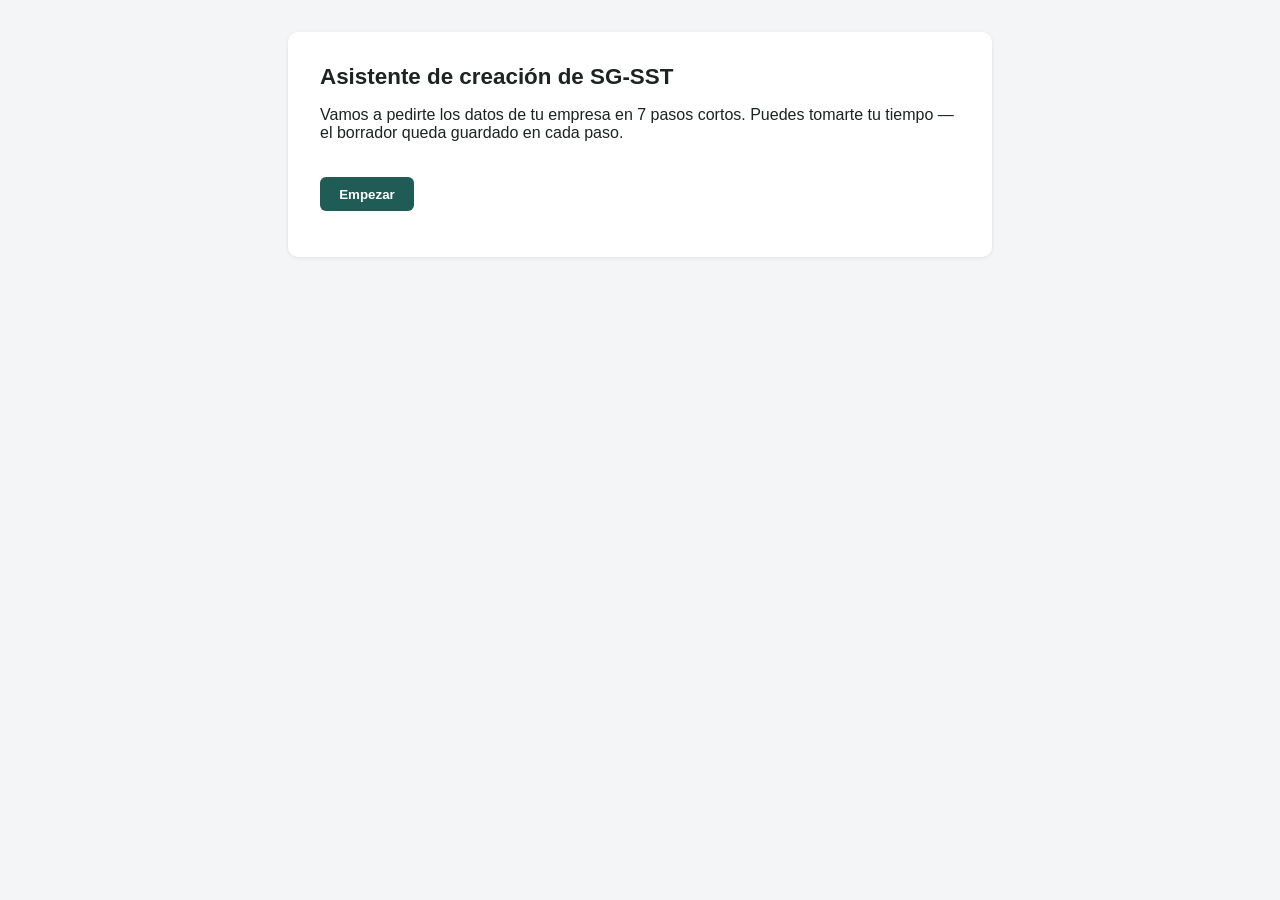
==== static/wizard/index.html @ b34972ae "feat: agregar asistente de onboarding por modulos (Fase 5) Segundo portal sobre la misma API REST de" ====
<!doctype html>
<html lang="es">
<head>
  <meta charset="utf-8">
  <meta name="viewport" content="width=device-width, initial-scale=1">
  <title>Asistente SG-SST — Nuevo cliente</title>
  <link rel="stylesheet" href="wizard.css">
</head>
<body>
  <div class="card">
    <h1>Asistente de creación de SG-SST</h1>
    <p>Vamos a pedirte los datos de tu empresa en 7 pasos cortos. Puedes tomarte tu tiempo — el borrador queda guardado en cada paso.</p>
    <button onclick="empezar()">Empezar</button>
    <p id="error" class="error"></p>
  </div>
  <script src="common.js"></script>
  <script>
    async function empezar() {
      try {
        const borrador = await api("/borradores", { method: "POST" });
        irAModulo(1, borrador.borrador_id);
      } catch (e) {
        document.getElementById("error").textContent = e.message;
      }
    }
  </script>
</body>
</html>
---- static/wizard/wizard.css ----
body {
  font-family: -apple-system, "Segoe UI", Arial, sans-serif;
  background: #f4f5f7;
  margin: 0;
  padding: 2rem 1rem;
  color: #1c2321;
}
.card {
  max-width: 640px;
  margin: 0 auto;
  background: #fff;
  border-radius: 10px;
  padding: 2rem;
  box-shadow: 0 1px 4px rgba(0, 0, 0, 0.08);
}
h1 { font-size: 1.4rem; margin-top: 0; }
h2 { font-size: 1.05rem; margin-top: 1.5rem; }
.upload-grid, form { display: flex; flex-direction: column; gap: 0.9rem; }
label { display: flex; flex-direction: column; gap: 0.3rem; font-size: 0.9rem; font-weight: 600; }
input[type="text"], input:not([type]), input[type="file"], select, textarea {
  font: inherit;
  padding: 0.5rem 0.6rem;
  border: 1px solid #ccc;
  border-radius: 6px;
}
textarea { min-height: 100px; }
button {
  margin-top: 1.2rem;
  padding: 0.6rem 1.2rem;
  border: none;
  border-radius: 6px;
  background: #1f5c56;
  color: #fff;
  font-weight: 600;
  cursor: pointer;
  align-self: flex-start;
}
button:hover { background: #17453f; }
button.secundario { background: #626b62; }
.hidden { display: none; }
.conflicto {
  background: #f6e6e2;
  border-left: 4px solid #a6362b;
  padding: 0.7rem 1rem;
  margin: 0.6rem 0;
  border-radius: 4px;
  font-size: 0.9rem;
}
.progreso {
  font-size: 0.8rem;
  color: #626b62;
  margin-bottom: 1rem;
}
.sede-row { border: 1px solid #ddd; border-radius: 6px; padding: 0.8rem; }
.error { color: #a6362b; font-size: 0.85rem; }
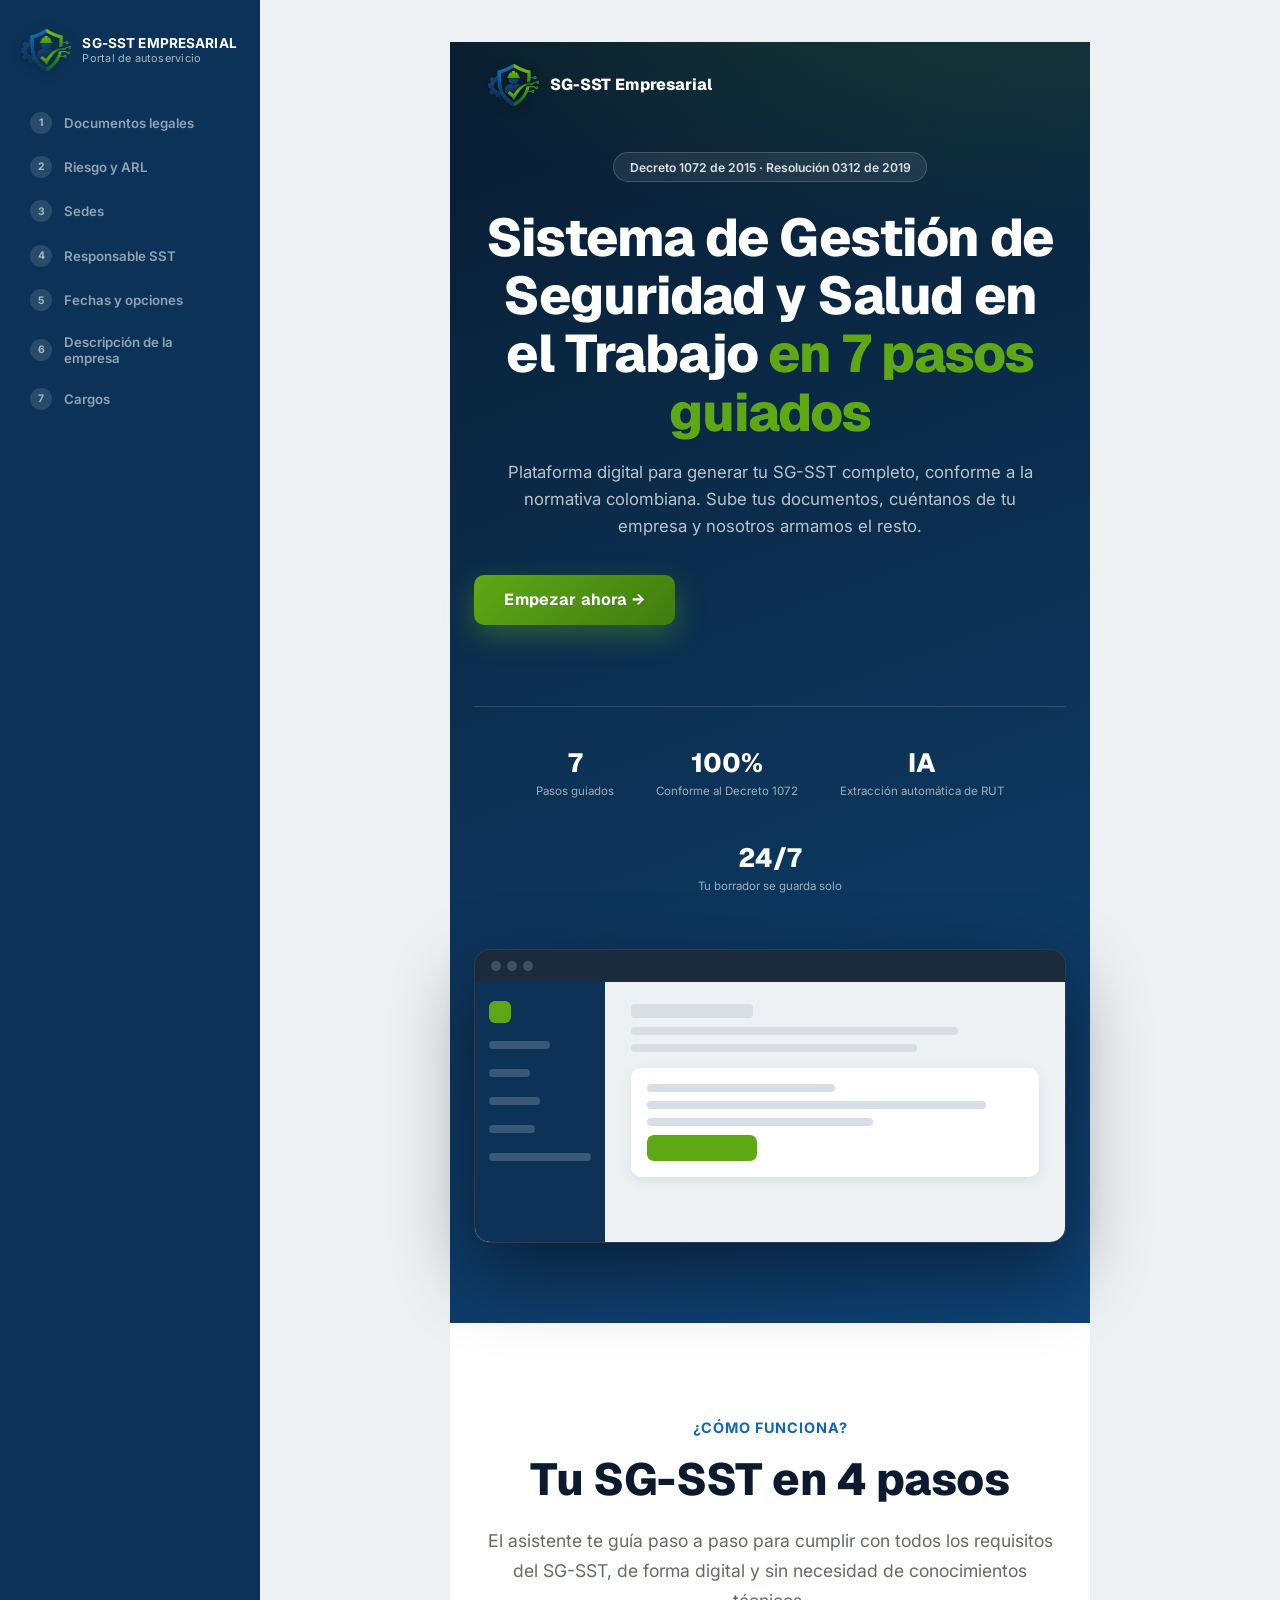
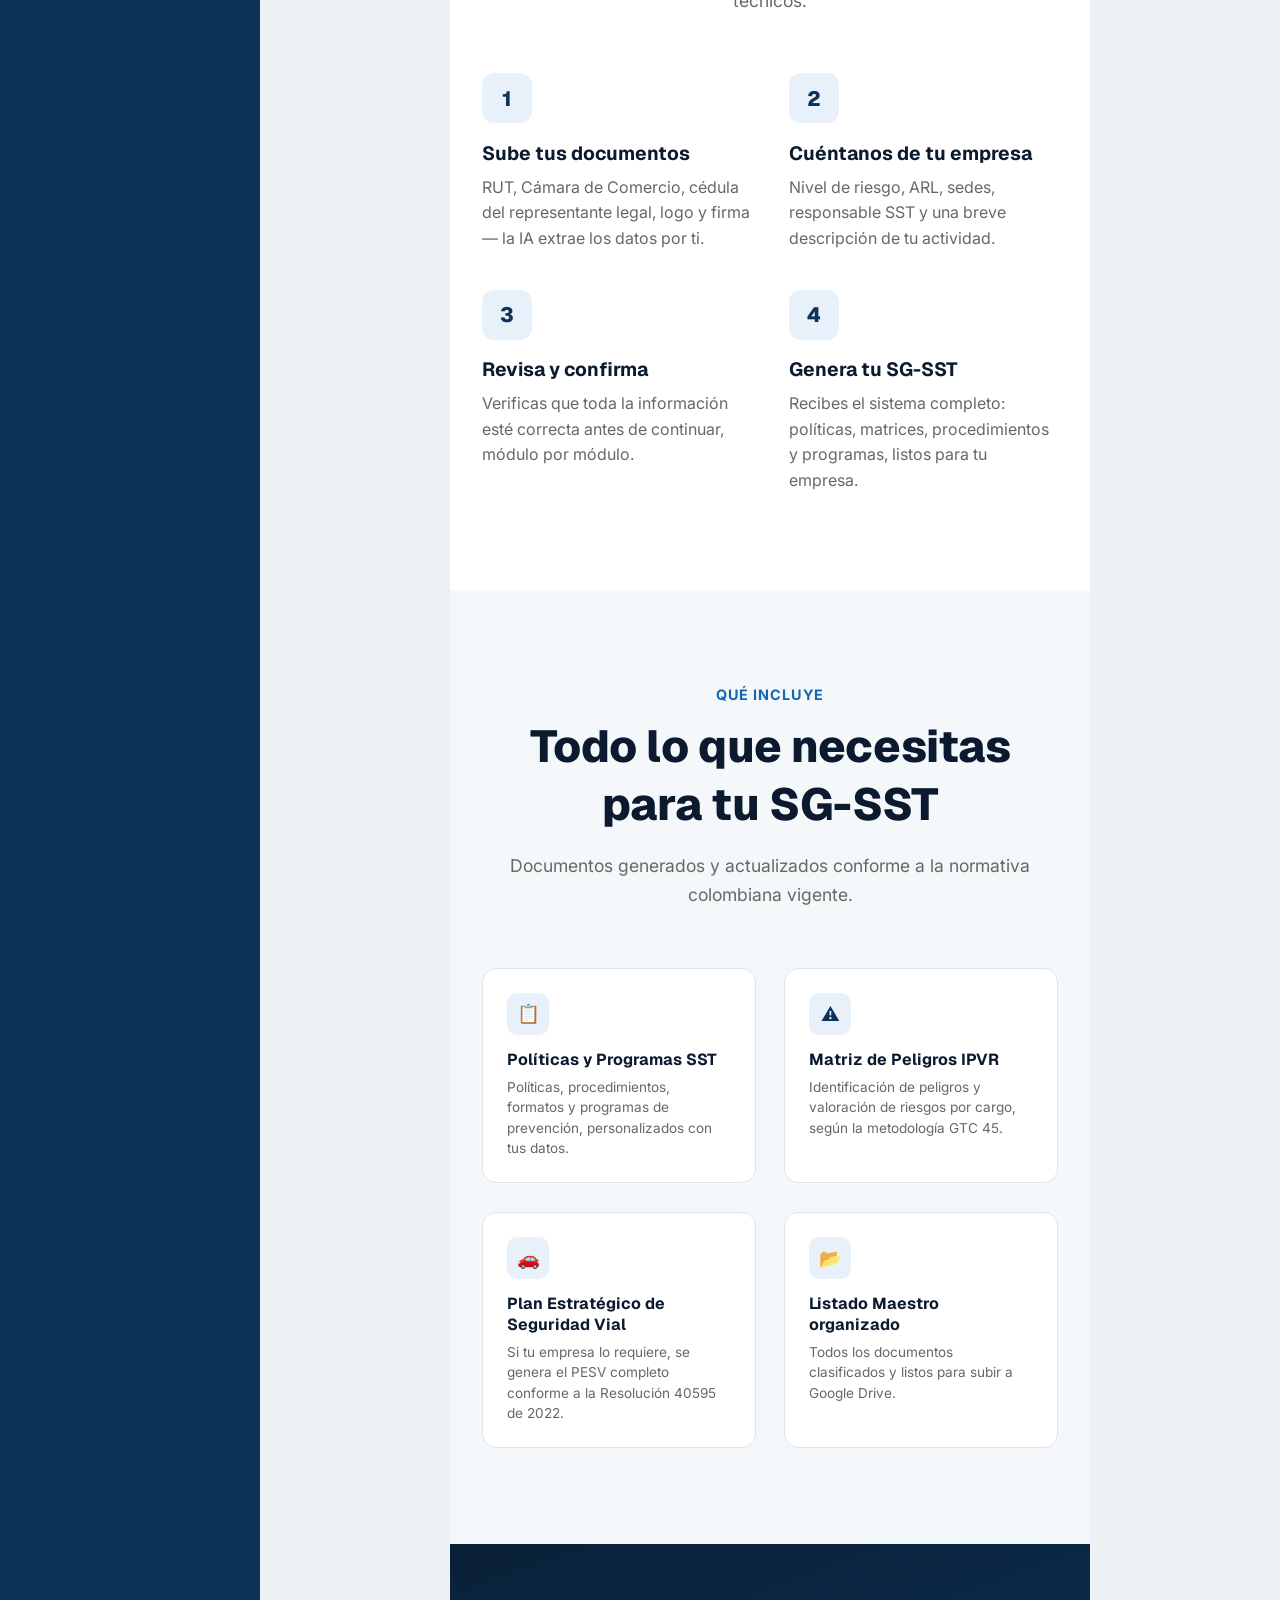
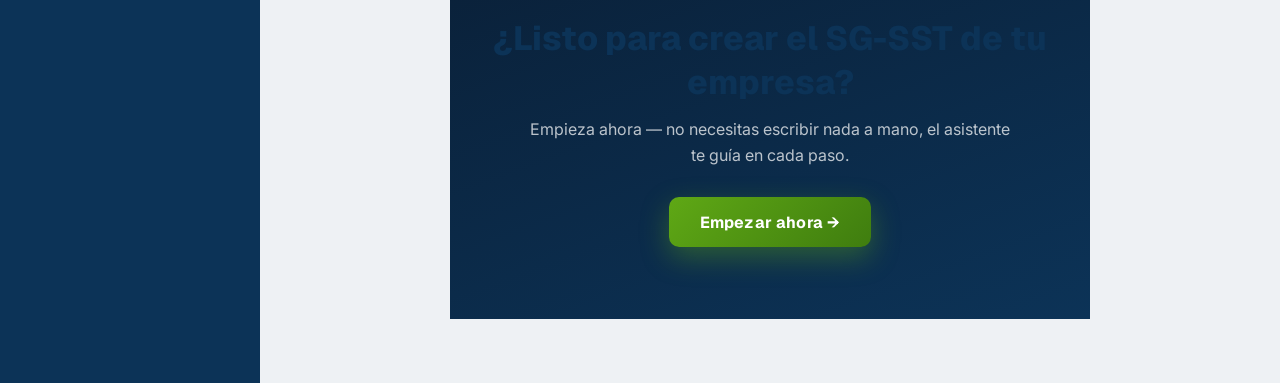
==== commit de95a51e: "feat: rediseno visual del portal -- shell de app, landing page y logo real Shell de aplicacion (comm" ====
--- a/static/wizard/index.html
+++ b/static/wizard/index.html
@@ -3,19 +3,122 @@
 <head>
   <meta charset="utf-8">
   <meta name="viewport" content="width=device-width, initial-scale=1">
-  <title>Asistente SG-SST — Nuevo cliente</title>
+  <title>Software SG-SST — Sistema de Gestión de Seguridad y Salud en el Trabajo</title>
   <link rel="stylesheet" href="wizard.css">
 </head>
 <body>
-  <div class="card">
-    <h1>Asistente de creación de SG-SST</h1>
-    <p>Vamos a pedirte los datos de tu empresa en 7 pasos cortos. Puedes tomarte tu tiempo — el borrador queda guardado en cada paso.</p>
-    <button onclick="empezar()">Empezar</button>
-    <p id="error" class="error"></p>
+  <div class="hero">
+    <div class="hero-nav">
+      <div class="brand"><img src="logo-mark.png" alt="SG-SST Empresarial"> SG-SST Empresarial</div>
+    </div>
+
+    <div class="hero-main">
+      <span class="hero-badge">Decreto 1072 de 2015 · Resolución 0312 de 2019</span>
+      <h1>Sistema de Gestión de Seguridad y Salud en el Trabajo <span>en 7 pasos guiados</span></h1>
+      <p class="lead">Plataforma digital para generar tu SG-SST completo, conforme a la normativa colombiana. Sube tus documentos, cuéntanos de tu empresa y nosotros armamos el resto.</p>
+      <button class="hero-cta" onclick="empezar()">Empezar ahora →</button>
+      <p id="error" class="error"></p>
+
+      <div class="hero-stats">
+        <div class="hero-stat"><b>7</b><span>Pasos guiados</span></div>
+        <div class="hero-stat"><b>100%</b><span>Conforme al Decreto 1072</span></div>
+        <div class="hero-stat"><b>IA</b><span>Extracción automática de RUT</span></div>
+        <div class="hero-stat"><b>24/7</b><span>Tu borrador se guarda solo</span></div>
+      </div>
+
+      <div class="hero-mockup">
+        <div class="mockup-bar"><span></span><span></span><span></span></div>
+        <div class="mockup-body">
+          <div class="mockup-side">
+            <div class="mockup-dot"></div>
+            <div class="mockup-line w60"></div>
+            <div class="mockup-line w40"></div>
+            <div class="mockup-line w50"></div>
+            <div class="mockup-line w45"></div>
+            <div class="mockup-line w35"></div>
+          </div>
+          <div class="mockup-content">
+            <div class="mockup-line w30 tall"></div>
+            <div class="mockup-line w80"></div>
+            <div class="mockup-line w70"></div>
+            <div class="mockup-card">
+              <div class="mockup-line w50"></div>
+              <div class="mockup-line w90"></div>
+              <div class="mockup-line w60"></div>
+              <div class="mockup-btn"></div>
+            </div>
+          </div>
+        </div>
+      </div>
+    </div>
   </div>
+
+  <div class="pasos">
+    <span class="section-label">¿Cómo funciona?</span>
+    <h2 class="section-title">Tu SG-SST en 4 pasos</h2>
+    <p class="section-sub">El asistente te guía paso a paso para cumplir con todos los requisitos del SG-SST, de forma digital y sin necesidad de conocimientos técnicos.</p>
+    <div class="pasos-grid">
+      <div class="paso">
+        <div class="num">1</div>
+        <h3>Sube tus documentos</h3>
+        <p>RUT, Cámara de Comercio, cédula del representante legal, logo y firma — la IA extrae los datos por ti.</p>
+      </div>
+      <div class="paso">
+        <div class="num">2</div>
+        <h3>Cuéntanos de tu empresa</h3>
+        <p>Nivel de riesgo, ARL, sedes, responsable SST y una breve descripción de tu actividad.</p>
+      </div>
+      <div class="paso">
+        <div class="num">3</div>
+        <h3>Revisa y confirma</h3>
+        <p>Verificas que toda la información esté correcta antes de continuar, módulo por módulo.</p>
+      </div>
+      <div class="paso">
+        <div class="num">4</div>
+        <h3>Genera tu SG-SST</h3>
+        <p>Recibes el sistema completo: políticas, matrices, procedimientos y programas, listos para tu empresa.</p>
+      </div>
+    </div>
+  </div>
+
+  <div class="modulos">
+    <span class="section-label">Qué incluye</span>
+    <h2 class="section-title">Todo lo que necesitas para tu SG-SST</h2>
+    <p class="section-sub">Documentos generados y actualizados conforme a la normativa colombiana vigente.</p>
+    <div class="features-grid">
+      <div class="feature">
+        <div class="icon">📋</div>
+        <h3>Políticas y Programas SST</h3>
+        <p>Políticas, procedimientos, formatos y programas de prevención, personalizados con tus datos.</p>
+      </div>
+      <div class="feature">
+        <div class="icon">⚠️</div>
+        <h3>Matriz de Peligros IPVR</h3>
+        <p>Identificación de peligros y valoración de riesgos por cargo, según la metodología GTC 45.</p>
+      </div>
+      <div class="feature">
+        <div class="icon">🚗</div>
+        <h3>Plan Estratégico de Seguridad Vial</h3>
+        <p>Si tu empresa lo requiere, se genera el PESV completo conforme a la Resolución 40595 de 2022.</p>
+      </div>
+      <div class="feature">
+        <div class="icon">📂</div>
+        <h3>Listado Maestro organizado</h3>
+        <p>Todos los documentos clasificados y listos para subir a Google Drive.</p>
+      </div>
+    </div>
+  </div>
+
+  <div class="cta-band">
+    <h2>¿Listo para crear el SG-SST de tu empresa?</h2>
+    <p>Empieza ahora — no necesitas escribir nada a mano, el asistente te guía en cada paso.</p>
+    <button class="hero-cta" onclick="empezar()">Empezar ahora →</button>
+  </div>
+
   <script src="common.js"></script>
   <script>
     async function empezar() {
+      document.getElementById("error").textContent = "";
       try {
         const borrador = await api("/borradores", { method: "POST" });
         irAModulo(1, borrador.borrador_id);
--- a/static/wizard/wizard.css
+++ b/static/wizard/wizard.css
@@ -1,55 +1,394 @@
+@import url('https://fonts.googleapis.com/css2?family=Inter:wght@400;500;600;700;800&family=Geist:wght@400;500;600;700;800&display=swap');
+
+/* Paleta tomada directamente del logo (LOGO SG-SST EMPRESARIAL.png):
+   mitad azul del escudo + texto "SG-", mitad verde del escudo + texto "SST". */
+:root {
+  --ink: #0b1a2e;
+  --text: #1c2321;
+  --text-muted: #626b62;
+  --border: #e1e5e9;
+  --primary-dark: #0c3357;
+  --primary: #1367b0;
+  --primary-light: #e8f1fa;
+  --green: #5fa815;
+  --green-dark: #3f7d0f;
+  --green-light: #eef7e6;
+  --accent: #5fa815;
+  --blue-bright: #1367b0;
+  --danger: #a6362b;
+  --danger-bg: #f6e6e2;
+}
+.font-display { font-family: "Geist", "Inter", sans-serif; }
+
+* { box-sizing: border-box; }
+
+html, body { height: 100%; }
+
 body {
-  font-family: -apple-system, "Segoe UI", Arial, sans-serif;
-  background: #f4f5f7;
+  font-family: "Inter", -apple-system, "Segoe UI", Arial, sans-serif;
+  background: #eef1f4;
+  min-height: 100vh;
   margin: 0;
-  padding: 2rem 1rem;
-  color: #1c2321;
-}
+  color: var(--text);
+  -webkit-font-smoothing: antialiased;
+}
+
+/* Shell de aplicacion: barra lateral fija + panel principal, armado por
+   common.js a partir del contenido de cada pagina. */
+.app { display: flex; min-height: 100vh; }
+
+.sidebar {
+  width: 260px;
+  flex-shrink: 0;
+  background: var(--primary-dark);
+  color: #fff;
+  padding: 1.8rem 1.3rem;
+  display: flex;
+  flex-direction: column;
+  gap: 2rem;
+}
+.sidebar-brand { display: flex; align-items: center; gap: 0.7rem; }
+.sidebar-brand .text b { display: block; font-size: 0.85rem; font-weight: 700; letter-spacing: 0.01em; }
+.sidebar-brand .text span { display: block; font-size: 0.68rem; color: rgba(255,255,255,0.65); letter-spacing: 0.02em; }
+
+.sidebar-nav { display: flex; flex-direction: column; gap: 0.3rem; }
+.sidebar-item {
+  display: flex; align-items: center; gap: 0.7rem;
+  padding: 0.55rem 0.6rem; border-radius: 8px;
+  font-size: 0.83rem; font-weight: 600;
+  color: rgba(255,255,255,0.55);
+  transition: background 0.15s ease, color 0.15s ease;
+}
+.sidebar-item .dot {
+  width: 22px; height: 22px; border-radius: 50%;
+  background: rgba(255,255,255,0.12); color: rgba(255,255,255,0.6);
+  font-size: 0.65rem; font-weight: 700;
+  display: flex; align-items: center; justify-content: center;
+  flex-shrink: 0;
+}
+.sidebar-item.active { background: rgba(255,255,255,0.1); color: #fff; }
+.sidebar-item.active .dot { background: var(--accent); color: #fff; }
+.sidebar-item.done { color: rgba(255,255,255,0.85); }
+.sidebar-item.done .dot { background: rgba(255,255,255,0.25); color: #fff; }
+
+.main {
+  flex: 1;
+  min-width: 0;
+  display: flex;
+  flex-direction: column;
+  align-items: center;
+  padding: 2.6rem 2rem 4rem;
+}
+.main-inner { width: 100%; max-width: 640px; }
+
 .card {
-  max-width: 640px;
-  margin: 0 auto;
+  position: relative;
+  overflow: hidden;
   background: #fff;
-  border-radius: 10px;
-  padding: 2rem;
-  box-shadow: 0 1px 4px rgba(0, 0, 0, 0.08);
-}
-h1 { font-size: 1.4rem; margin-top: 0; }
-h2 { font-size: 1.05rem; margin-top: 1.5rem; }
+  border: 1px solid var(--border);
+  border-radius: 16px;
+  padding: 2.4rem 2.1rem 2.1rem;
+  box-shadow: 0 2px 6px rgba(11, 26, 46, 0.08), 0 20px 45px rgba(11, 26, 46, 0.14);
+}
+.card::before {
+  content: "";
+  position: absolute;
+  top: 0; left: 0; right: 0;
+  height: 6px;
+  background: linear-gradient(90deg, var(--primary-dark), var(--primary) 55%, var(--accent));
+}
+
+@media (max-width: 760px) {
+  .app { flex-direction: column; }
+  .sidebar {
+    width: 100%; flex-direction: row; align-items: center;
+    padding: 1rem 1.2rem; gap: 1rem; overflow-x: auto;
+  }
+  .sidebar-nav { flex-direction: row; gap: 0.2rem; }
+  .sidebar-item .label { display: none; }
+  .main { padding: 1.6rem 1rem 3rem; }
+}
+
+h1 { font-size: 1.55rem; font-weight: 700; margin: 0 0 0.35rem; color: var(--ink); letter-spacing: -0.015em; }
+h2 { font-size: 1.02rem; font-weight: 700; margin-top: 1.8rem; color: var(--primary-dark); }
+p { line-height: 1.5; }
+
 .upload-grid, form { display: flex; flex-direction: column; gap: 0.9rem; }
-label { display: flex; flex-direction: column; gap: 0.3rem; font-size: 0.9rem; font-weight: 600; }
-input[type="text"], input:not([type]), input[type="file"], select, textarea {
+label { display: flex; flex-direction: column; gap: 0.3rem; font-size: 0.9rem; font-weight: 600; color: var(--ink); }
+
+input[type="text"], input:not([type]), input[type="file"], input[type="number"], select, textarea {
   font: inherit;
-  padding: 0.5rem 0.6rem;
-  border: 1px solid #ccc;
-  border-radius: 6px;
+  padding: 0.6rem 0.7rem;
+  border: 1px solid var(--border);
+  border-radius: 8px;
+  background: #fbfcfc;
+  color: var(--text);
+  transition: border-color 0.15s ease, box-shadow 0.15s ease, background 0.15s ease;
+}
+input:focus, select:focus, textarea:focus {
+  outline: none;
+  border-color: var(--primary);
+  background: #fff;
+  box-shadow: 0 0 0 3px var(--primary-light);
 }
 textarea { min-height: 100px; }
+
 button {
   margin-top: 1.2rem;
-  padding: 0.6rem 1.2rem;
+  padding: 0.7rem 1.5rem;
   border: none;
-  border-radius: 6px;
-  background: #1f5c56;
+  border-radius: 8px;
+  background: linear-gradient(135deg, var(--primary), var(--primary-dark));
   color: #fff;
-  font-weight: 600;
+  font-weight: 700;
+  font-size: 0.92rem;
+  letter-spacing: 0.01em;
   cursor: pointer;
   align-self: flex-start;
-}
-button:hover { background: #17453f; }
-button.secundario { background: #626b62; }
+  box-shadow: 0 2px 4px rgba(13, 47, 82, 0.25), 0 8px 16px rgba(13, 47, 82, 0.14);
+  transition: transform 0.12s ease, box-shadow 0.12s ease, filter 0.12s ease;
+}
+button:hover { filter: brightness(1.08); transform: translateY(-1px); box-shadow: 0 3px 6px rgba(13, 47, 82, 0.3), 0 12px 22px rgba(13, 47, 82, 0.18); }
+button:active { transform: translateY(0); filter: brightness(0.97); }
+button.secundario { background: #fff; color: var(--text); border: 1px solid var(--border); box-shadow: none; }
+button.secundario:hover { filter: none; background: #f4f6f6; border-color: #c9d0cf; transform: none; box-shadow: none; }
+
 .hidden { display: none; }
+
 .conflicto {
-  background: #f6e6e2;
-  border-left: 4px solid #a6362b;
+  background: var(--danger-bg);
+  border-left: 4px solid var(--danger);
   padding: 0.7rem 1rem;
   margin: 0.6rem 0;
   border-radius: 4px;
   font-size: 0.9rem;
 }
+
+/* <p class="progreso"> se elimina en common.js -- el progreso ya lo
+   muestra la barra lateral. Se deja la regla como respaldo por si el
+   JS no llega a correr. */
 .progreso {
   font-size: 0.8rem;
-  color: #626b62;
+  color: var(--text-muted);
   margin-bottom: 1rem;
 }
-.sede-row { border: 1px solid #ddd; border-radius: 6px; padding: 0.8rem; }
-.error { color: #a6362b; font-size: 0.85rem; }
+
+.sede-row { border: 1px solid var(--border); border-radius: 10px; padding: 1rem; background: #fbfcfc; }
+.error { color: var(--danger); font-size: 0.85rem; font-weight: 600; }
+.ayuda { font-size: 0.8rem; font-weight: 400; color: var(--text-muted); margin: 0; }
+
+/* Tarjetas de opcion (ej. modulo 7: subir manuales / lista manual / omitir) */
+.opciones { display: flex; flex-direction: column; gap: 0.9rem; margin-top: 1rem; }
+.opcion {
+  border: 1px solid var(--border);
+  border-radius: 12px;
+  padding: 1.2rem 1.3rem;
+  background: #fbfcfc;
+  transition: border-color 0.15s ease, box-shadow 0.15s ease;
+}
+.opcion:hover { border-color: #c3d2e0; box-shadow: 0 4px 14px rgba(11, 26, 46, 0.06); }
+.opcion-icono {
+  width: 34px; height: 34px; border-radius: 9px;
+  display: flex; align-items: center; justify-content: center;
+  background: var(--primary-light); color: var(--primary-dark);
+  font-size: 1.05rem; margin-bottom: 0.6rem;
+}
+.opcion h2 { margin-top: 0; margin-bottom: 0.3rem; font-size: 0.98rem; }
+.opcion p { margin: 0 0 0.9rem; font-size: 0.86rem; color: var(--text-muted); }
+.opcion.omitir { background: #fafafa; }
+
+/* Panel de color estilo Word: cuadritos en grilla por secciones */
+.color-picker {
+  border: 1px solid var(--border); border-radius: 10px;
+  padding: 0.9rem 1rem; background: #fafbfb;
+}
+.color-section-label {
+  font-size: 0.72rem; font-weight: 700; color: var(--text-muted);
+  text-transform: uppercase; letter-spacing: 0.03em;
+  margin: 0.6rem 0 0.35rem;
+}
+.color-section-label:first-child { margin-top: 0; }
+.campo-color { display: flex; flex-direction: column; gap: 0.3rem; font-size: 0.9rem; font-weight: 600; }
+.swatches-grid { display: flex; flex-wrap: wrap; gap: 12px; }
+.swatch {
+  width: 34px; height: 34px; border-radius: 50%;
+  border: 1px solid rgba(0,0,0,0.15); cursor: pointer; padding: 0;
+  position: relative;
+  transition: transform 0.1s ease;
+}
+.swatch:hover { box-shadow: 0 0 0 2px #999; transform: scale(1.08); }
+.swatch.selected { box-shadow: 0 0 0 2px #fff, 0 0 0 4px var(--ink); }
+.swatch.selected::after {
+  content: "\2713";
+  position: absolute; inset: 0;
+  display: flex; align-items: center; justify-content: center;
+  color: #fff; font-size: 15px; font-weight: 700;
+  text-shadow: 0 1px 2px rgba(0,0,0,0.7);
+}
+.mas-colores-btn {
+  background: none; border: none; color: var(--primary); font-weight: 600;
+  cursor: pointer; padding: 0.3rem 0; margin: 0.6rem 0 0;
+  text-decoration: underline; font-size: 0.82rem; align-self: flex-start;
+}
+.mas-colores-btn:hover { background: none; color: var(--primary-dark); }
+.color-native-row { display: flex; align-items: center; gap: 0.6rem; margin-top: 0.5rem; }
+.color-native-row input[type="color"] {
+  width: 40px; height: 32px; padding: 2px; border: 1px solid var(--border); border-radius: 6px; cursor: pointer;
+}
+.color-native-row input[type="text"] { flex: 1; }
+.color-seleccionado {
+  display: flex; align-items: center; gap: 0.5rem;
+  font-size: 0.82rem; font-weight: 500; margin-top: 0.7rem; color: #444;
+}
+.swatch-hex-preview {
+  width: 22px; height: 22px; border-radius: 50%;
+  border: 1px solid rgba(0,0,0,0.15); flex-shrink: 0; background: #fff;
+}
+
+/* ======================================================================
+   Landing page (index.html) -- pantalla de entrada, no forma parte del
+   shell de aplicacion (ver common.js: se salta ahi para esta pagina).
+   ====================================================================== */
+.hero {
+  min-height: 100vh;
+  background:
+    radial-gradient(1100px 600px at 82% -12%, rgba(95, 168, 21, 0.22), transparent 60%),
+    linear-gradient(160deg, #081c30 0%, var(--primary-dark) 55%, #0f4276 100%);
+  color: #fff;
+  display: flex;
+  flex-direction: column;
+}
+.hero-nav {
+  display: flex; align-items: center; justify-content: space-between;
+  padding: 1.4rem 2.4rem;
+}
+.hero-nav .brand {
+  display: flex; align-items: center; gap: 0.7rem;
+  font-family: "Geist", sans-serif; font-weight: 800; font-size: 1rem;
+}
+.hero-nav .brand img,
+.sidebar-brand img {
+  height: 42px; width: auto; flex-shrink: 0;
+  filter: drop-shadow(0 2px 6px rgba(0,0,0,0.3));
+}
+.hero-main {
+  flex: 1;
+  display: flex; flex-direction: column; align-items: center; justify-content: center;
+  text-align: center; padding: 1.5rem 1.5rem 5rem;
+}
+.hero-badge {
+  display: inline-flex; align-items: center; gap: 0.5rem;
+  background: rgba(255,255,255,0.08); border: 1px solid rgba(255,255,255,0.18);
+  padding: 0.4rem 0.95rem; border-radius: 999px;
+  font-size: 0.76rem; font-weight: 600; color: rgba(255,255,255,0.85);
+  margin-bottom: 1.7rem;
+}
+.hero h1 {
+  font-family: "Geist", sans-serif;
+  font-size: clamp(2.1rem, 5vw, 3.3rem);
+  font-weight: 800; line-height: 1.1; letter-spacing: -0.02em;
+  color: #fff; margin: 0 0 1.1rem; max-width: 720px;
+}
+.hero h1 span { color: var(--green); }
+.hero p.lead {
+  font-size: 1.05rem; color: rgba(255,255,255,0.72);
+  max-width: 560px; margin: 0 auto 2.2rem; line-height: 1.6;
+}
+.hero-cta {
+  display: inline-flex; align-items: center; gap: 0.5rem;
+  background: linear-gradient(135deg, var(--green), var(--green-dark)); color: #fff; border: none;
+  padding: 0.9rem 1.9rem; border-radius: 10px;
+  font-family: "Geist", sans-serif; font-weight: 700; font-size: 1rem;
+  cursor: pointer; box-shadow: 0 10px 28px rgba(95, 168, 21, 0.4);
+  transition: transform 0.15s ease, box-shadow 0.15s ease, filter 0.15s ease;
+  margin-top: 0;
+}
+.hero-cta:hover { transform: translateY(-2px); filter: brightness(1.06); box-shadow: 0 14px 34px rgba(95, 168, 21, 0.5); }
+.hero .error { color: #ffb4a8; margin-top: 1rem; }
+
+.hero-mockup {
+  margin-top: 3.5rem; width: 100%; max-width: 760px;
+  border-radius: 16px; overflow: hidden; text-align: left;
+  background: #0f1f33; border: 1px solid rgba(255,255,255,0.12);
+  box-shadow: 0 30px 80px rgba(0,0,0,0.45);
+}
+.mockup-bar { display: flex; gap: 6px; padding: 0.7rem 1rem; background: rgba(255,255,255,0.05); }
+.mockup-bar span { width: 10px; height: 10px; border-radius: 50%; background: rgba(255,255,255,0.18); }
+.mockup-body { display: flex; background: #eef1f4; min-height: 260px; }
+.mockup-side {
+  width: 130px; flex-shrink: 0; background: var(--primary-dark);
+  padding: 1.2rem 0.9rem; display: flex; flex-direction: column; gap: 0.7rem;
+}
+.mockup-dot { width: 22px; height: 22px; border-radius: 6px; background: var(--green); margin-bottom: 0.4rem; }
+.mockup-content { flex: 1; padding: 1.4rem 1.6rem; }
+.mockup-line { height: 8px; border-radius: 4px; background: #d7dee6; margin-bottom: 0.55rem; }
+.mockup-side .mockup-line { background: rgba(255,255,255,0.18); }
+.mockup-line.tall { height: 14px; }
+.mockup-line.w30 { width: 30%; } .mockup-line.w40 { width: 40%; } .mockup-line.w45 { width: 45%; }
+.mockup-line.w50 { width: 50%; } .mockup-line.w60 { width: 60%; } .mockup-line.w70 { width: 70%; }
+.mockup-line.w80 { width: 80%; } .mockup-line.w90 { width: 90%; }
+.mockup-card { margin-top: 1rem; background: #fff; border-radius: 10px; padding: 1rem; box-shadow: 0 4px 14px rgba(11,26,46,0.08); }
+.mockup-btn { width: 110px; height: 26px; border-radius: 7px; background: var(--green); margin-top: 0.6rem; }
+
+/* Franja de estadisticas dentro del hero (mismo patron que kondory.com,
+   pero con datos reales de esta herramienta, no metricas inventadas). */
+.hero-stats {
+  display: flex; flex-wrap: wrap; justify-content: center; gap: 2.6rem;
+  margin-top: 3.2rem; padding-top: 2.4rem;
+  border-top: 1px solid rgba(255,255,255,0.14);
+  width: 100%; max-width: 640px;
+}
+.hero-stat { text-align: center; }
+.hero-stat b { display: block; font-family: "Geist", sans-serif; font-size: 1.65rem; font-weight: 800; color: #fff; }
+.hero-stat span { display: block; font-size: 0.72rem; color: rgba(255,255,255,0.6); margin-top: 0.25rem; }
+
+.section-label {
+  display: block; text-align: center; font-size: 0.9rem; font-weight: 700; color: var(--primary);
+  text-transform: uppercase; letter-spacing: 0.06em; margin-bottom: 0.9rem;
+}
+.section-title {
+  font-family: "Geist", sans-serif; font-size: clamp(2.1rem, 4.5vw, 2.8rem); font-weight: 800;
+  text-align: center; color: var(--ink); margin: 0 0 1.1rem; letter-spacing: -0.01em;
+}
+.section-sub { text-align: center; color: var(--text-muted); font-size: 1.1rem; max-width: 680px; margin: 0 auto 3.6rem; line-height: 1.7; }
+
+.pasos { background: #fff; padding: 6rem 2rem; }
+.pasos-grid {
+  max-width: 1100px; margin: 0 auto;
+  display: grid; grid-template-columns: repeat(auto-fit, minmax(230px, 1fr)); gap: 2.4rem;
+}
+.paso .num {
+  width: 50px; height: 50px; border-radius: 12px;
+  background: var(--primary-light); color: var(--primary-dark);
+  display: flex; align-items: center; justify-content: center;
+  font-family: "Geist", sans-serif; font-weight: 800; font-size: 1.3rem; margin-bottom: 1.1rem;
+}
+.paso h3 { font-family: "Geist", sans-serif; font-size: 1.2rem; margin: 0 0 0.55rem; color: var(--ink); }
+.paso p { font-size: 1rem; color: var(--text-muted); margin: 0; line-height: 1.6; }
+
+.modulos { background: #f5f8fa; padding: 6rem 2rem; }
+.features-grid {
+  max-width: 980px; margin: 0 auto;
+  display: grid; grid-template-columns: repeat(auto-fit, minmax(210px, 1fr)); gap: 1.8rem;
+}
+.feature { background: #fff; border: 1px solid var(--border); border-radius: 14px; padding: 1.5rem; }
+.feature .icon {
+  width: 42px; height: 42px; border-radius: 10px;
+  background: var(--primary-light); color: var(--primary-dark);
+  display: flex; align-items: center; justify-content: center;
+  font-size: 1.15rem; margin-bottom: 0.9rem;
+}
+.feature h3 { font-family: "Geist", sans-serif; font-size: 1rem; margin: 0 0 0.4rem; color: var(--ink); }
+.feature p { font-size: 0.85rem; color: var(--text-muted); margin: 0; line-height: 1.5; }
+
+.cta-band {
+  background: linear-gradient(160deg, #0a2038 0%, var(--primary-dark) 100%);
+  padding: 4.5rem 2rem; text-align: center; color: #fff;
+}
+.cta-band h2 { font-family: "Geist", sans-serif; font-size: clamp(1.6rem, 3.5vw, 2.1rem); font-weight: 800; margin: 0 0 0.8rem; }
+.cta-band p { color: rgba(255,255,255,0.72); max-width: 480px; margin: 0 auto 1.8rem; line-height: 1.6; }
+
+@media (max-width: 640px) {
+  .mockup-side { display: none; }
+  .hero-stats { gap: 1.6rem; }
+}
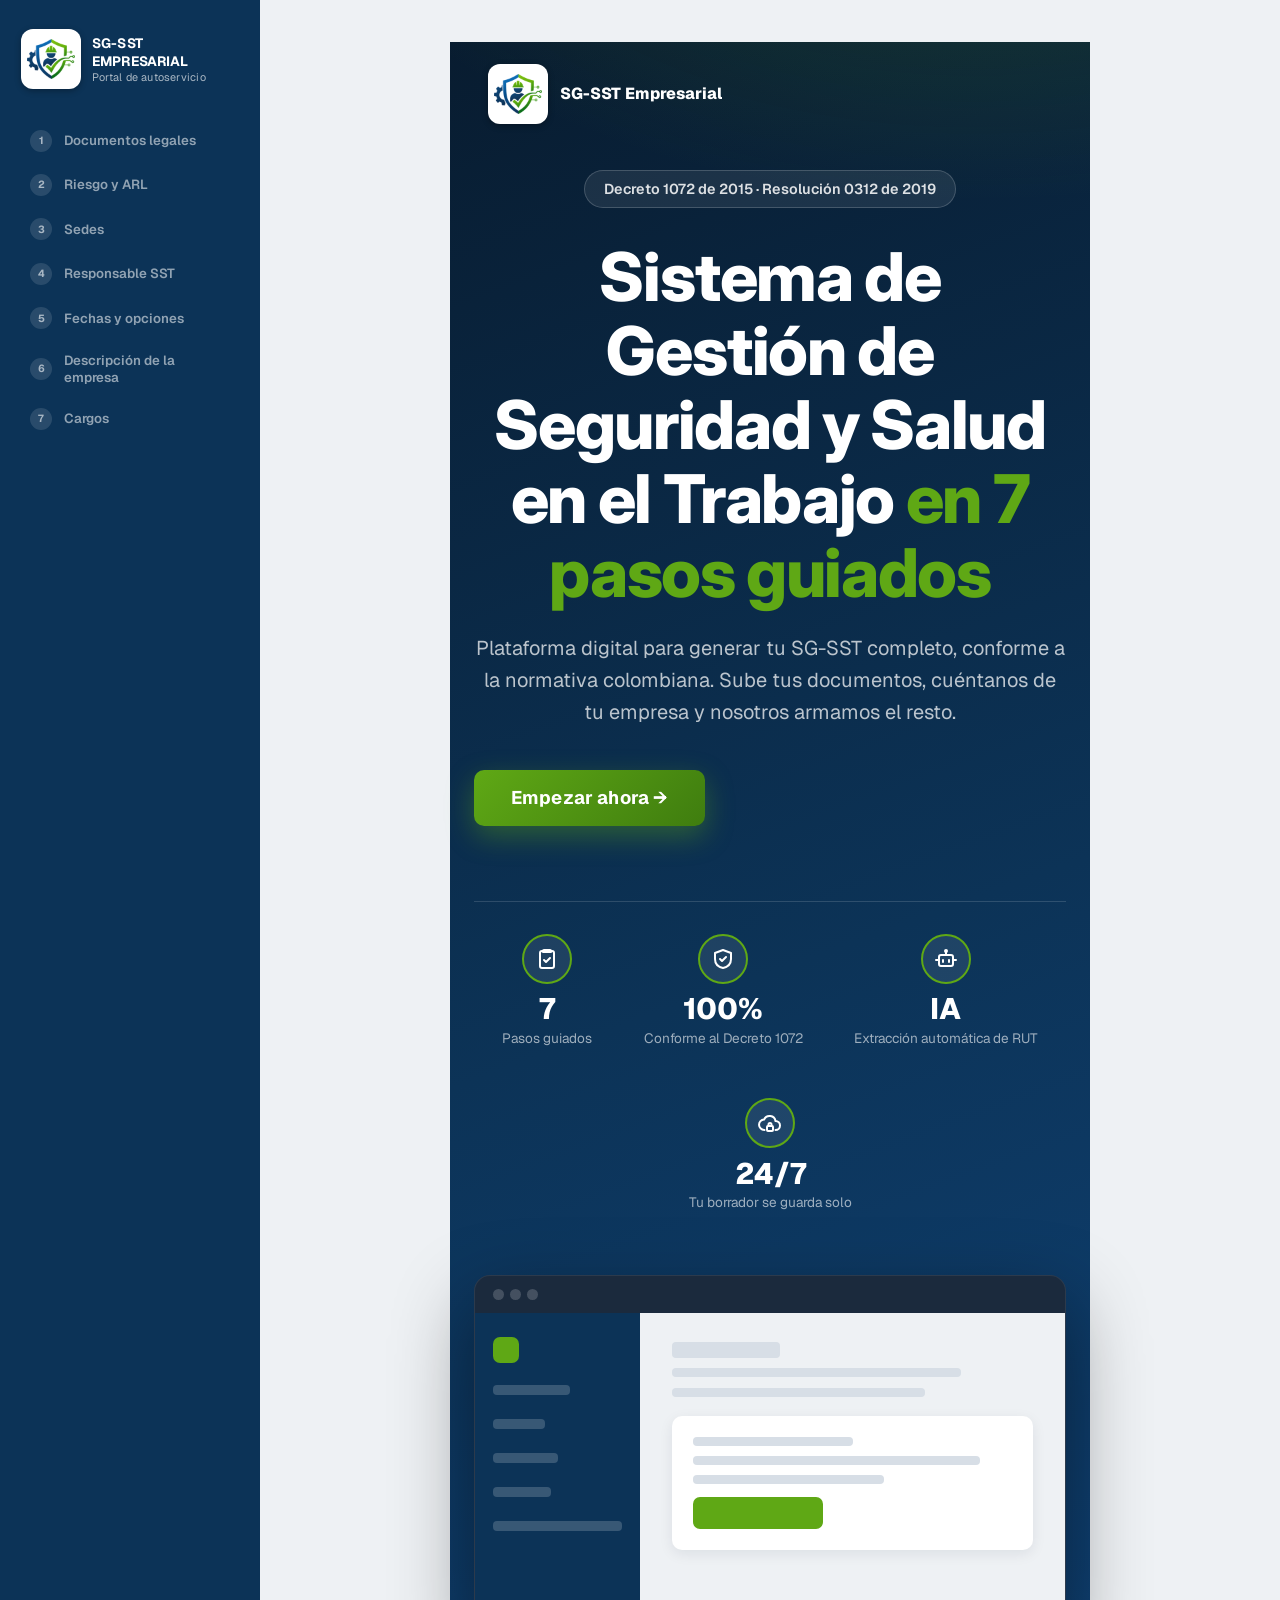
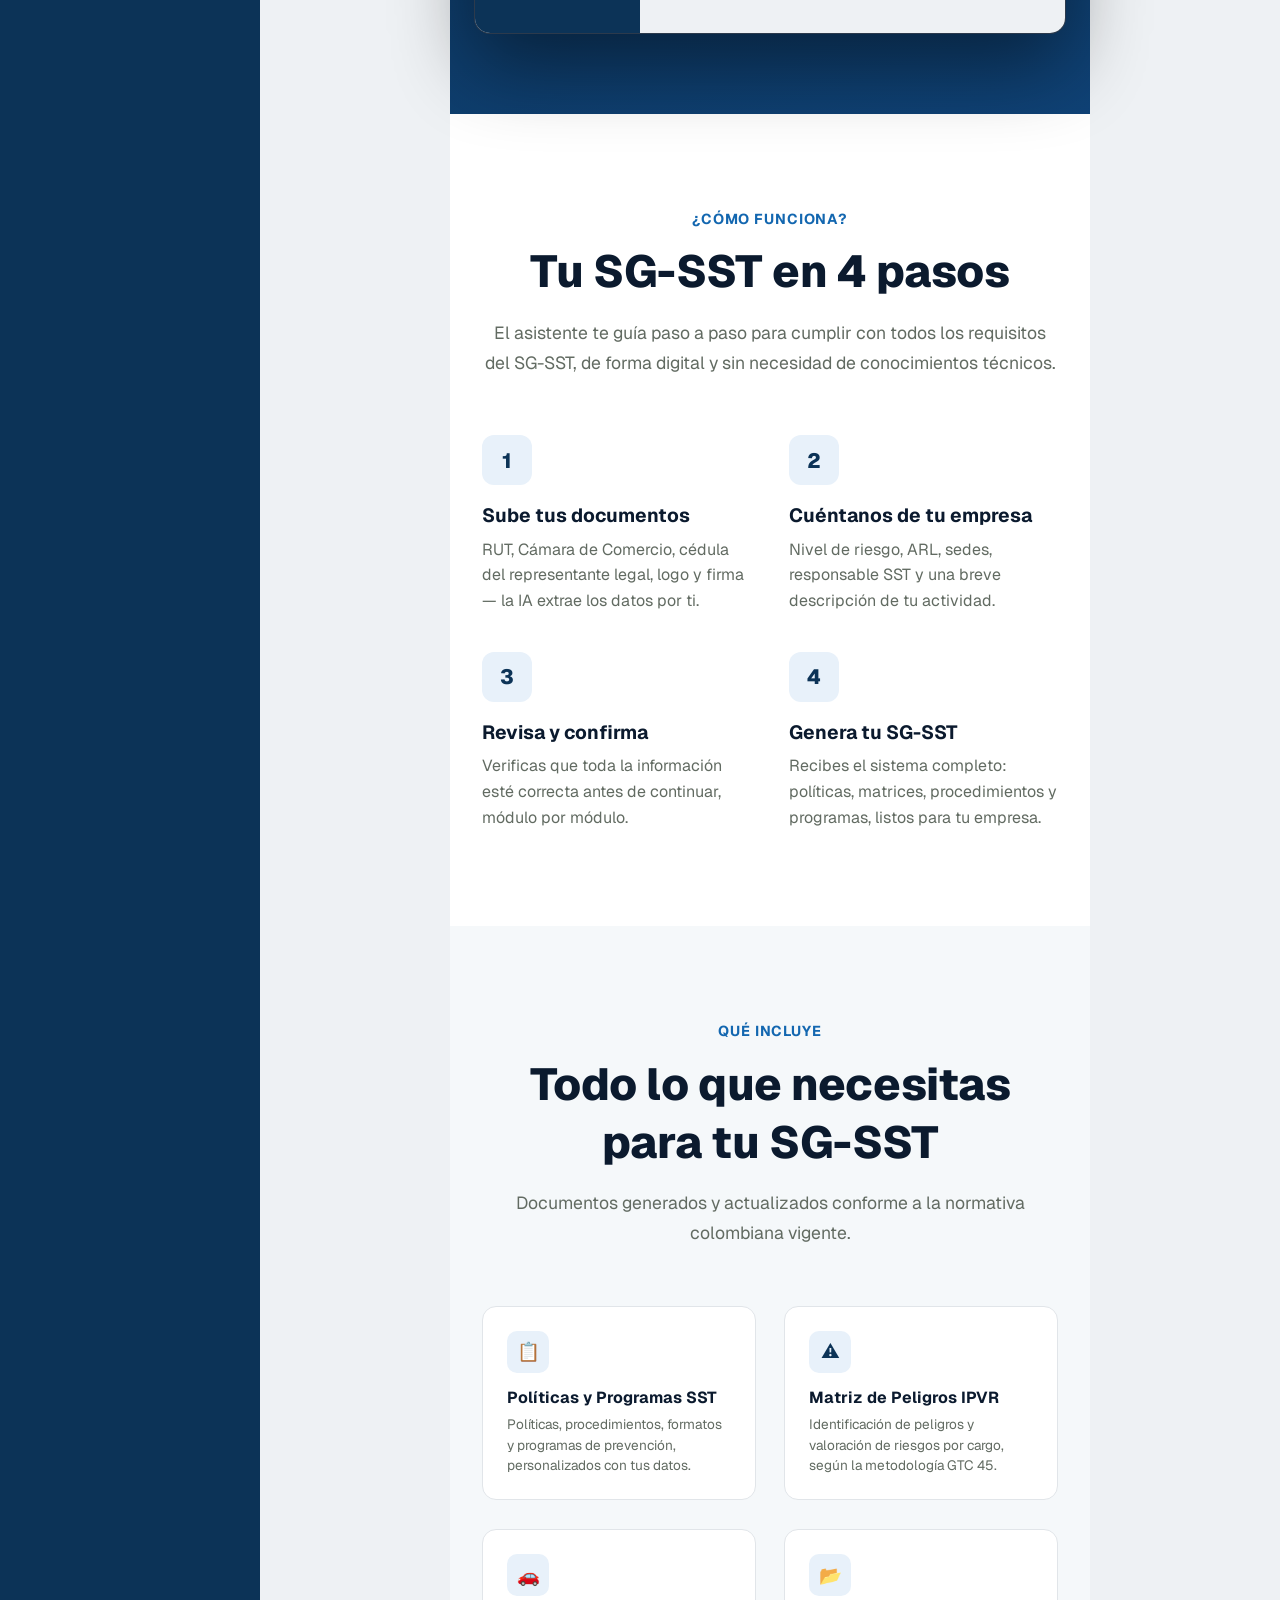
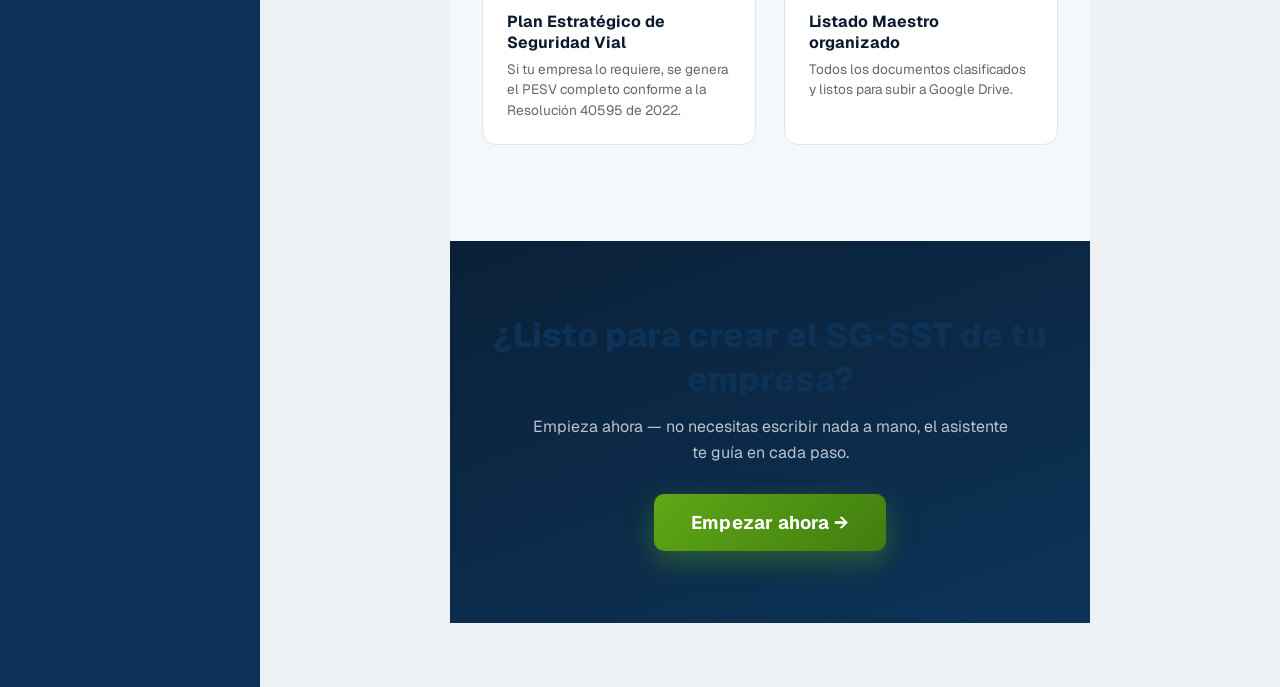
==== commit df2ec78e: "fix: logo con base clara, iconos de estadisticas y tamano del hero El logo perdia la mitad azul cont" ====
--- a/static/wizard/index.html
+++ b/static/wizard/index.html
@@ -9,7 +9,7 @@
 <body>
   <div class="hero">
     <div class="hero-nav">
-      <div class="brand"><img src="logo-mark.png" alt="SG-SST Empresarial"> SG-SST Empresarial</div>
+      <div class="brand"><span class="logo-chip"><img src="logo-mark.png" alt="SG-SST Empresarial"></span> SG-SST Empresarial</div>
     </div>
 
     <div class="hero-main">
@@ -20,10 +20,30 @@
       <p id="error" class="error"></p>
 
       <div class="hero-stats">
-        <div class="hero-stat"><b>7</b><span>Pasos guiados</span></div>
-        <div class="hero-stat"><b>100%</b><span>Conforme al Decreto 1072</span></div>
-        <div class="hero-stat"><b>IA</b><span>Extracción automática de RUT</span></div>
-        <div class="hero-stat"><b>24/7</b><span>Tu borrador se guarda solo</span></div>
+        <div class="hero-stat">
+          <div class="hero-stat-icon">
+            <svg viewBox="0 0 24 24" fill="none" stroke="currentColor" stroke-width="2" stroke-linecap="round" stroke-linejoin="round"><rect x="5" y="4" width="14" height="17" rx="2"/><path d="M9 3h6a1 1 0 0 1 1 1v1H8V4a1 1 0 0 1 1-1Z"/><path d="m9 13 2 2 4-4"/></svg>
+          </div>
+          <b>7</b><span>Pasos guiados</span>
+        </div>
+        <div class="hero-stat">
+          <div class="hero-stat-icon">
+            <svg viewBox="0 0 24 24" fill="none" stroke="currentColor" stroke-width="2" stroke-linecap="round" stroke-linejoin="round"><path d="M12 3 4 6v6c0 5 3.5 8 8 9 4.5-1 8-4 8-9V6l-8-3Z"/><path d="m9 12 2 2 4-4"/></svg>
+          </div>
+          <b>100%</b><span>Conforme al Decreto 1072</span>
+        </div>
+        <div class="hero-stat">
+          <div class="hero-stat-icon">
+            <svg viewBox="0 0 24 24" fill="none" stroke="currentColor" stroke-width="2" stroke-linecap="round" stroke-linejoin="round"><path d="M12 8V5"/><circle cx="12" cy="4" r="1"/><rect x="5" y="8" width="14" height="11" rx="2"/><path d="M2 13h2M20 13h2"/><path d="M9 13v2M15 13v2"/></svg>
+          </div>
+          <b>IA</b><span>Extracción automática de RUT</span>
+        </div>
+        <div class="hero-stat">
+          <div class="hero-stat-icon">
+            <svg viewBox="0 0 24 24" fill="none" stroke="currentColor" stroke-width="2" stroke-linecap="round" stroke-linejoin="round"><path d="M17.5 19a4.5 4.5 0 0 0 0-9 6 6 0 0 0-11.4-1.5A4.5 4.5 0 0 0 6.5 19"/><rect x="9" y="15" width="6" height="5" rx="1"/><path d="M10.5 15v-1.5a1.5 1.5 0 0 1 3 0V15"/></svg>
+          </div>
+          <b>24/7</b><span>Tu borrador se guarda solo</span>
+        </div>
       </div>
 
       <div class="hero-mockup">
--- a/static/wizard/wizard.css
+++ b/static/wizard/wizard.css
@@ -25,7 +25,7 @@
 html, body { height: 100%; }
 
 body {
-  font-family: "Inter", -apple-system, "Segoe UI", Arial, sans-serif;
+  font-family: "Geist", "Inter", -apple-system, "Segoe UI", Arial, sans-serif;
   background: #eef1f4;
   min-height: 100vh;
   margin: 0;
@@ -109,7 +109,7 @@
   .main { padding: 1.6rem 1rem 3rem; }
 }
 
-h1 { font-size: 1.55rem; font-weight: 700; margin: 0 0 0.35rem; color: var(--ink); letter-spacing: -0.015em; }
+h1 { font-family: "Inter", sans-serif; font-size: 1.55rem; font-weight: 700; margin: 0 0 0.35rem; color: var(--ink); letter-spacing: -0.015em; }
 h2 { font-size: 1.02rem; font-weight: 700; margin-top: 1.8rem; color: var(--primary-dark); }
 p { line-height: 1.5; }
 
@@ -266,11 +266,15 @@
   display: flex; align-items: center; gap: 0.7rem;
   font-family: "Geist", sans-serif; font-weight: 800; font-size: 1rem;
 }
-.hero-nav .brand img,
-.sidebar-brand img {
-  height: 42px; width: auto; flex-shrink: 0;
-  filter: drop-shadow(0 2px 6px rgba(0,0,0,0.3));
-}
+/* Base clara detras del logo -- sin esto, la mitad azul del escudo se
+   pierde contra el fondo navy del hero/barra lateral. */
+.logo-chip {
+  display: flex; align-items: center; justify-content: center;
+  width: 60px; height: 60px; border-radius: 12px;
+  background: #fff; padding: 6px; flex-shrink: 0;
+  box-shadow: 0 2px 6px rgba(0,0,0,0.3);
+}
+.logo-chip img { height: 100%; width: 100%; object-fit: contain; }
 .hero-main {
   flex: 1;
   display: flex; flex-direction: column; align-items: center; justify-content: center;
@@ -279,26 +283,26 @@
 .hero-badge {
   display: inline-flex; align-items: center; gap: 0.5rem;
   background: rgba(255,255,255,0.08); border: 1px solid rgba(255,255,255,0.18);
-  padding: 0.4rem 0.95rem; border-radius: 999px;
-  font-size: 0.76rem; font-weight: 600; color: rgba(255,255,255,0.85);
-  margin-bottom: 1.7rem;
+  padding: 0.55rem 1.2rem; border-radius: 999px;
+  font-size: 0.9rem; font-weight: 600; color: rgba(255,255,255,0.85);
+  margin-bottom: 2rem;
 }
 .hero h1 {
-  font-family: "Geist", sans-serif;
-  font-size: clamp(2.1rem, 5vw, 3.3rem);
+  font-family: "Inter", sans-serif;
+  font-size: clamp(2.6rem, 6vw, 4.2rem);
   font-weight: 800; line-height: 1.1; letter-spacing: -0.02em;
-  color: #fff; margin: 0 0 1.1rem; max-width: 720px;
+  color: #fff; margin: 0 0 1.4rem; max-width: 920px;
 }
 .hero h1 span { color: var(--green); }
 .hero p.lead {
-  font-size: 1.05rem; color: rgba(255,255,255,0.72);
-  max-width: 560px; margin: 0 auto 2.2rem; line-height: 1.6;
+  font-size: 1.25rem; color: rgba(255,255,255,0.72);
+  max-width: 680px; margin: 0 auto 2.6rem; line-height: 1.6;
 }
 .hero-cta {
   display: inline-flex; align-items: center; gap: 0.5rem;
   background: linear-gradient(135deg, var(--green), var(--green-dark)); color: #fff; border: none;
-  padding: 0.9rem 1.9rem; border-radius: 10px;
-  font-family: "Geist", sans-serif; font-weight: 700; font-size: 1rem;
+  padding: 1.05rem 2.3rem; border-radius: 10px;
+  font-family: "Geist", sans-serif; font-weight: 700; font-size: 1.15rem;
   cursor: pointer; box-shadow: 0 10px 28px rgba(95, 168, 21, 0.4);
   transition: transform 0.15s ease, box-shadow 0.15s ease, filter 0.15s ease;
   margin-top: 0;
@@ -307,40 +311,49 @@
 .hero .error { color: #ffb4a8; margin-top: 1rem; }
 
 .hero-mockup {
-  margin-top: 3.5rem; width: 100%; max-width: 760px;
+  margin-top: 4rem; width: 100%; max-width: 960px;
   border-radius: 16px; overflow: hidden; text-align: left;
   background: #0f1f33; border: 1px solid rgba(255,255,255,0.12);
   box-shadow: 0 30px 80px rgba(0,0,0,0.45);
 }
-.mockup-bar { display: flex; gap: 6px; padding: 0.7rem 1rem; background: rgba(255,255,255,0.05); }
-.mockup-bar span { width: 10px; height: 10px; border-radius: 50%; background: rgba(255,255,255,0.18); }
-.mockup-body { display: flex; background: #eef1f4; min-height: 260px; }
+.mockup-bar { display: flex; gap: 6px; padding: 0.8rem 1.1rem; background: rgba(255,255,255,0.05); }
+.mockup-bar span { width: 11px; height: 11px; border-radius: 50%; background: rgba(255,255,255,0.18); }
+.mockup-body { display: flex; background: #eef1f4; min-height: 320px; }
 .mockup-side {
-  width: 130px; flex-shrink: 0; background: var(--primary-dark);
-  padding: 1.2rem 0.9rem; display: flex; flex-direction: column; gap: 0.7rem;
-}
-.mockup-dot { width: 22px; height: 22px; border-radius: 6px; background: var(--green); margin-bottom: 0.4rem; }
-.mockup-content { flex: 1; padding: 1.4rem 1.6rem; }
-.mockup-line { height: 8px; border-radius: 4px; background: #d7dee6; margin-bottom: 0.55rem; }
-.mockup-side .mockup-line { background: rgba(255,255,255,0.18); }
-.mockup-line.tall { height: 14px; }
+  width: 165px; flex-shrink: 0; background: var(--primary-dark);
+  padding: 1.5rem 1.1rem; display: flex; flex-direction: column; gap: 0.85rem;
+}
+.mockup-dot { width: 26px; height: 26px; border-radius: 7px; background: var(--green); margin-bottom: 0.5rem; }
+.mockup-content { flex: 1; padding: 1.8rem 2rem; }
+.mockup-line { height: 9px; border-radius: 4px; background: #d7dee6; margin-bottom: 0.65rem; }
+.mockup-side .mockup-line { height: 10px; background: rgba(255,255,255,0.18); }
+.mockup-line.tall { height: 16px; }
 .mockup-line.w30 { width: 30%; } .mockup-line.w40 { width: 40%; } .mockup-line.w45 { width: 45%; }
 .mockup-line.w50 { width: 50%; } .mockup-line.w60 { width: 60%; } .mockup-line.w70 { width: 70%; }
 .mockup-line.w80 { width: 80%; } .mockup-line.w90 { width: 90%; }
-.mockup-card { margin-top: 1rem; background: #fff; border-radius: 10px; padding: 1rem; box-shadow: 0 4px 14px rgba(11,26,46,0.08); }
-.mockup-btn { width: 110px; height: 26px; border-radius: 7px; background: var(--green); margin-top: 0.6rem; }
+.mockup-card { margin-top: 1.2rem; background: #fff; border-radius: 10px; padding: 1.3rem; box-shadow: 0 4px 14px rgba(11,26,46,0.08); }
+.mockup-btn { width: 130px; height: 32px; border-radius: 7px; background: var(--green); margin-top: 0.8rem; }
 
 /* Franja de estadisticas dentro del hero (mismo patron que kondory.com,
    pero con datos reales de esta herramienta, no metricas inventadas). */
 .hero-stats {
-  display: flex; flex-wrap: wrap; justify-content: center; gap: 2.6rem;
-  margin-top: 3.2rem; padding-top: 2.4rem;
+  display: flex; flex-wrap: wrap; justify-content: center; gap: 3.2rem;
+  margin-top: 2.8rem; padding-top: 2rem;
   border-top: 1px solid rgba(255,255,255,0.14);
-  width: 100%; max-width: 640px;
-}
-.hero-stat { text-align: center; }
-.hero-stat b { display: block; font-family: "Geist", sans-serif; font-size: 1.65rem; font-weight: 800; color: #fff; }
-.hero-stat span { display: block; font-size: 0.72rem; color: rgba(255,255,255,0.6); margin-top: 0.25rem; }
+  width: 100%; max-width: 860px;
+}
+.hero-stat { text-align: center; display: flex; flex-direction: column; align-items: center; }
+.hero-stat-icon {
+  width: 50px; height: 50px; border-radius: 50%;
+  background: rgba(255,255,255,0.08);
+  border: 2px solid var(--green);
+  color: #fff;
+  display: flex; align-items: center; justify-content: center;
+  margin-bottom: 0.6rem;
+}
+.hero-stat-icon svg { width: 24px; height: 24px; }
+.hero-stat b { display: block; font-family: "Geist", sans-serif; font-size: 1.85rem; font-weight: 800; color: #fff; line-height: 1.1; }
+.hero-stat span { display: block; font-size: 0.85rem; color: rgba(255,255,255,0.6); margin-top: 0.2rem; }
 
 .section-label {
   display: block; text-align: center; font-size: 0.9rem; font-weight: 700; color: var(--primary);
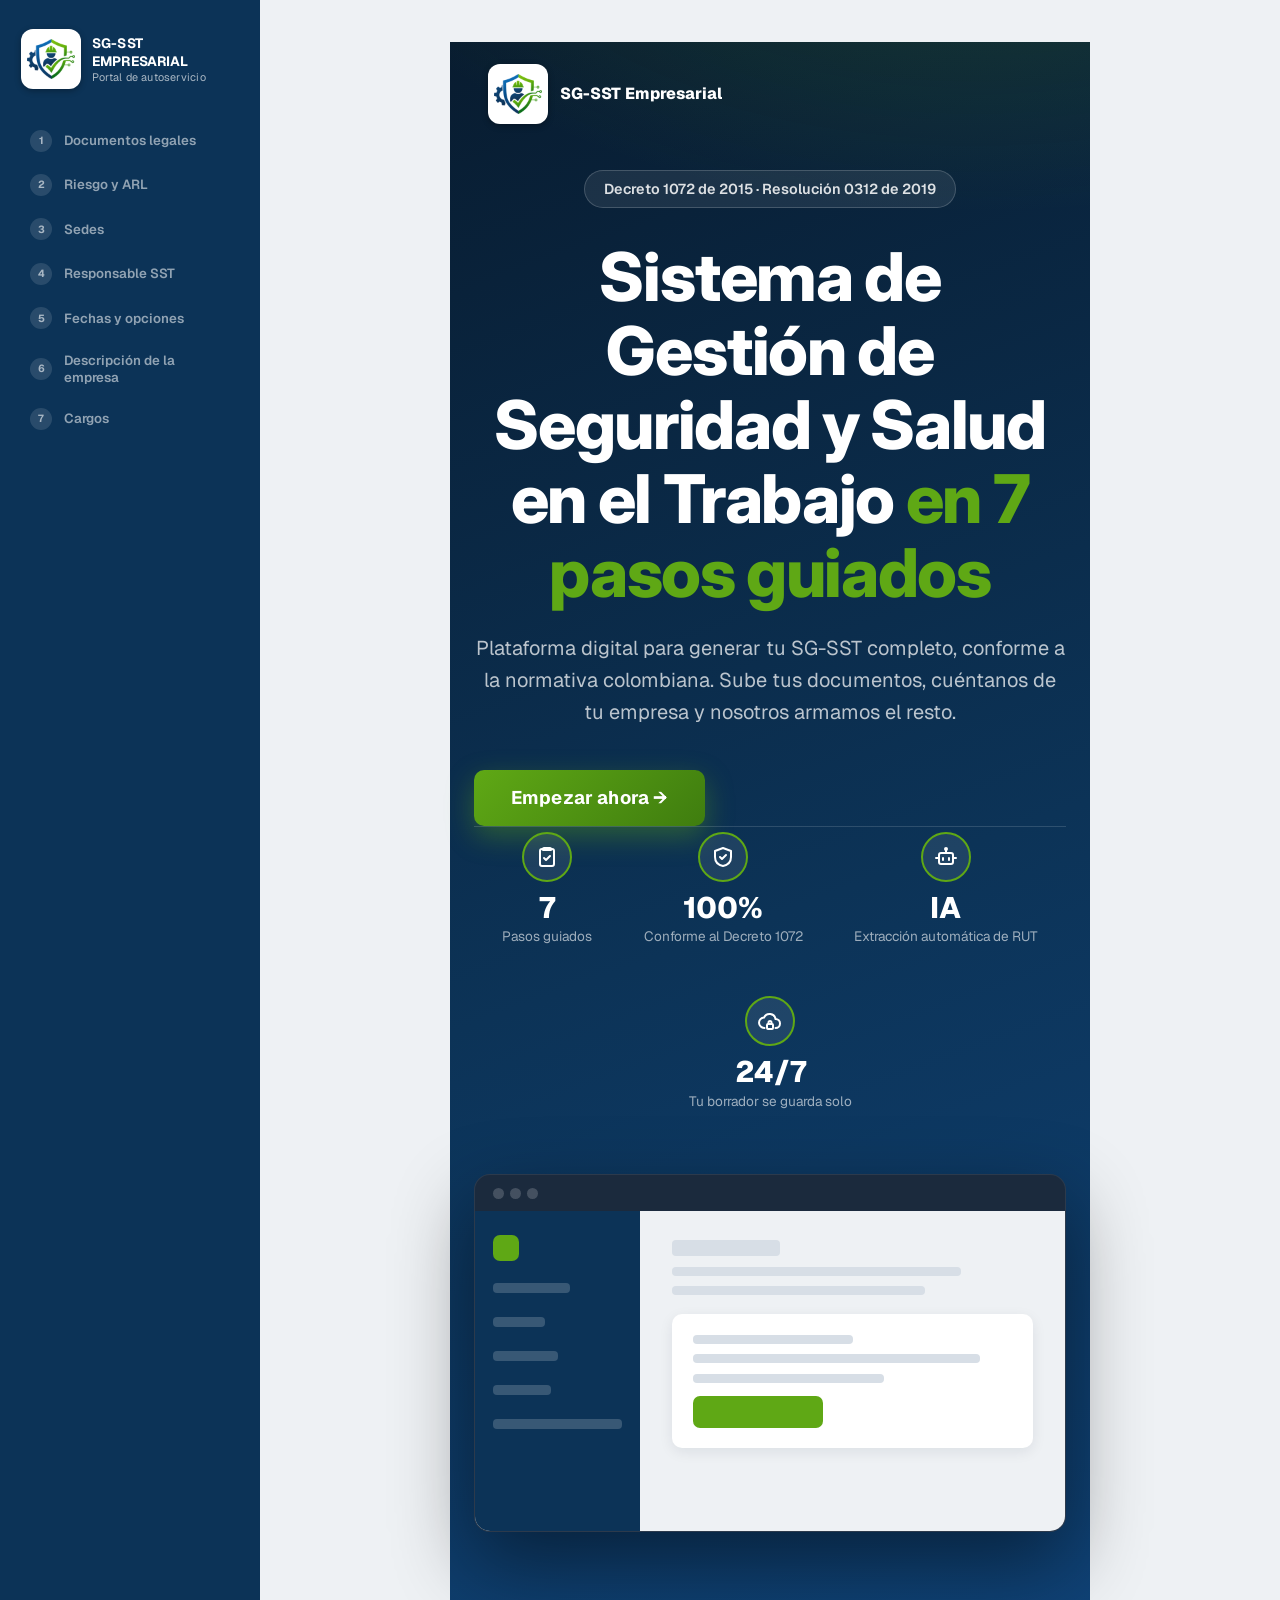
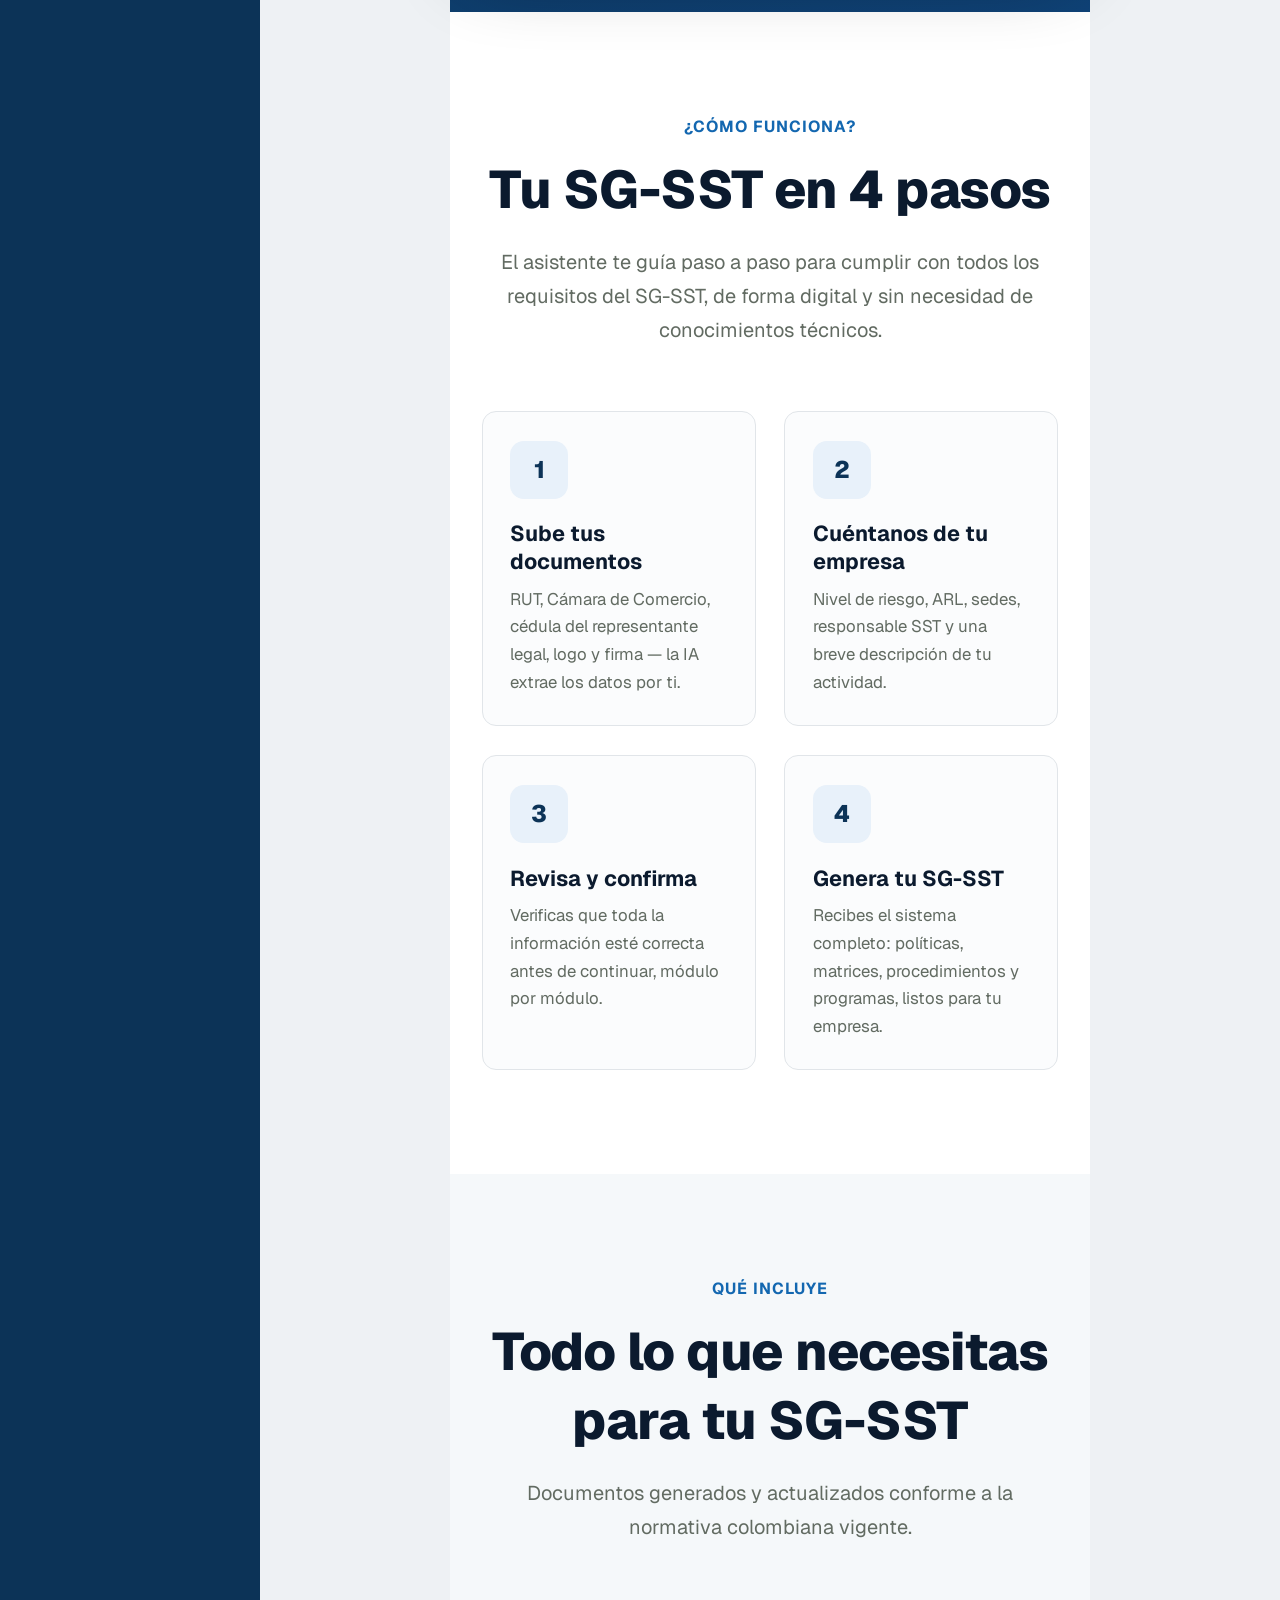
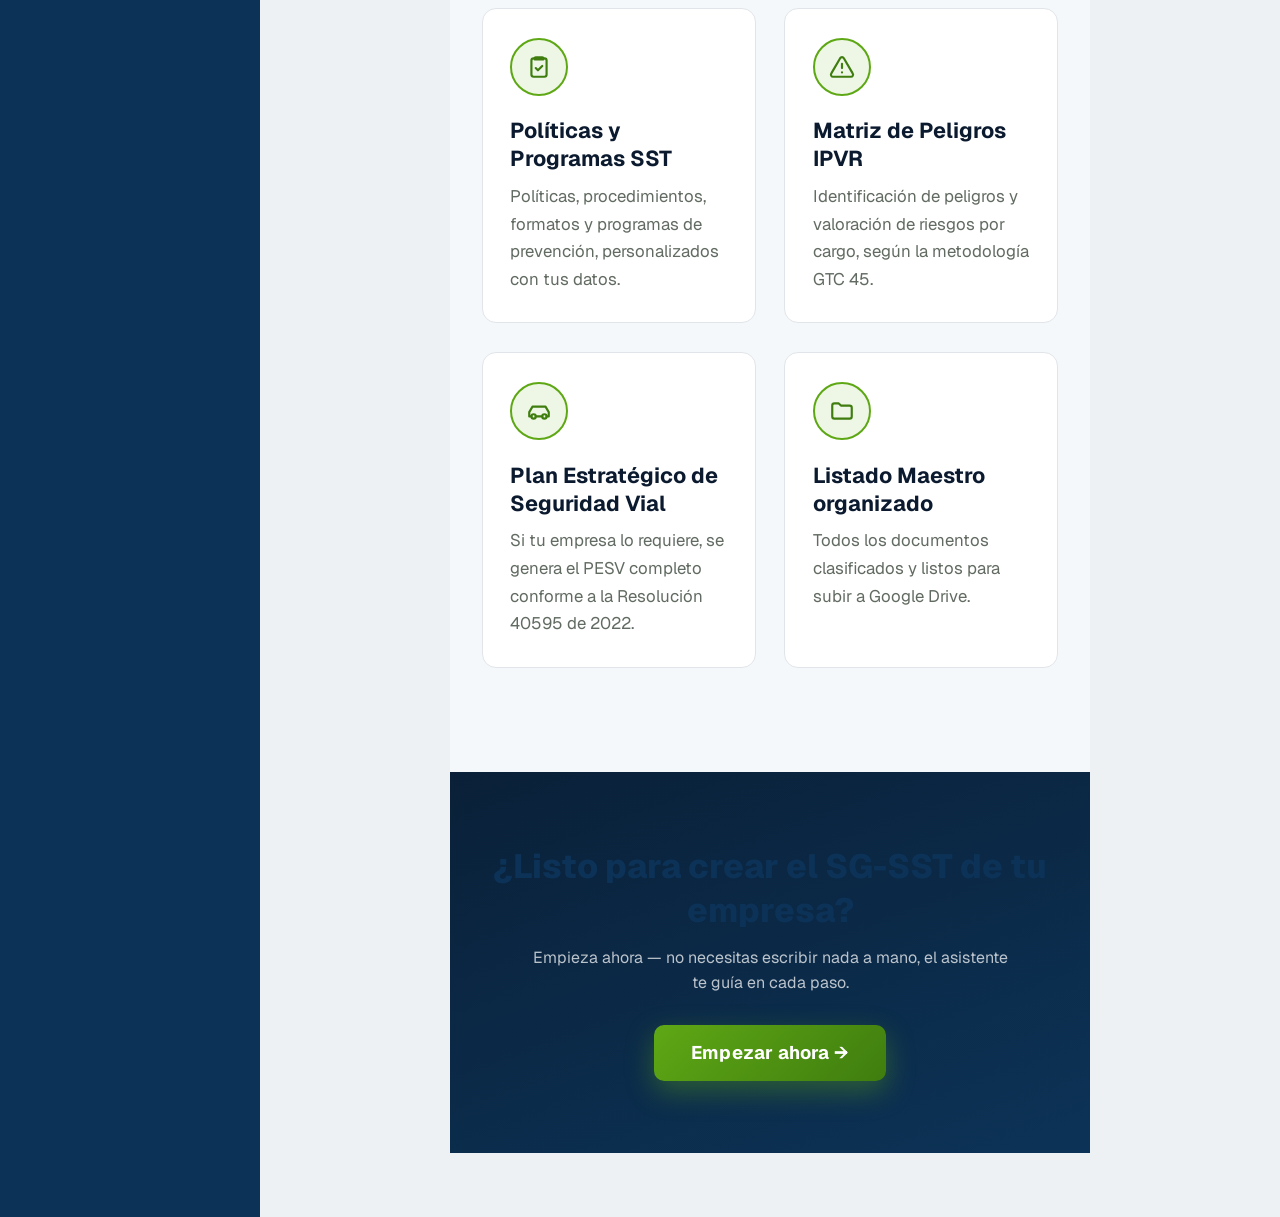
==== commit e039faee: "feat: agrandar seccion de modulos y usar iconos SVG consistentes Misma escala que se aplico a "como " ====
--- a/static/wizard/index.html
+++ b/static/wizard/index.html
@@ -107,22 +107,30 @@
     <p class="section-sub">Documentos generados y actualizados conforme a la normativa colombiana vigente.</p>
     <div class="features-grid">
       <div class="feature">
-        <div class="icon">📋</div>
+        <div class="icon">
+          <svg viewBox="0 0 24 24" fill="none" stroke="currentColor" stroke-width="2" stroke-linecap="round" stroke-linejoin="round"><rect x="5" y="4" width="14" height="17" rx="2"/><path d="M9 3h6a1 1 0 0 1 1 1v1H8V4a1 1 0 0 1 1-1Z"/><path d="m9 13 2 2 4-4"/></svg>
+        </div>
         <h3>Políticas y Programas SST</h3>
         <p>Políticas, procedimientos, formatos y programas de prevención, personalizados con tus datos.</p>
       </div>
       <div class="feature">
-        <div class="icon">⚠️</div>
+        <div class="icon">
+          <svg viewBox="0 0 24 24" fill="none" stroke="currentColor" stroke-width="2" stroke-linecap="round" stroke-linejoin="round"><path d="m10.29 3.86-8.14 14A2 2 0 0 0 4 21h16a2 2 0 0 0 1.85-3.14l-8.14-14a2 2 0 0 0-3.42 0Z"/><path d="M12 9v4"/><path d="M12 17h.01"/></svg>
+        </div>
         <h3>Matriz de Peligros IPVR</h3>
         <p>Identificación de peligros y valoración de riesgos por cargo, según la metodología GTC 45.</p>
       </div>
       <div class="feature">
-        <div class="icon">🚗</div>
+        <div class="icon">
+          <svg viewBox="0 0 24 24" fill="none" stroke="currentColor" stroke-width="2" stroke-linecap="round" stroke-linejoin="round"><path d="M19 17h2v-4l-3-5H6L3 13v4h2"/><circle cx="7" cy="17" r="2"/><circle cx="17" cy="17" r="2"/><path d="M9 17h6"/></svg>
+        </div>
         <h3>Plan Estratégico de Seguridad Vial</h3>
         <p>Si tu empresa lo requiere, se genera el PESV completo conforme a la Resolución 40595 de 2022.</p>
       </div>
       <div class="feature">
-        <div class="icon">📂</div>
+        <div class="icon">
+          <svg viewBox="0 0 24 24" fill="none" stroke="currentColor" stroke-width="2" stroke-linecap="round" stroke-linejoin="round"><path d="M3 7a2 2 0 0 1 2-2h4l2 2h8a2 2 0 0 1 2 2v8a2 2 0 0 1-2 2H5a2 2 0 0 1-2-2V7Z"/></svg>
+        </div>
         <h3>Listado Maestro organizado</h3>
         <p>Todos los documentos clasificados y listos para subir a Google Drive.</p>
       </div>
--- a/static/wizard/wizard.css
+++ b/static/wizard/wizard.css
@@ -175,6 +175,7 @@
 
 .sede-row { border: 1px solid var(--border); border-radius: 10px; padding: 1rem; background: #fbfcfc; }
 .error { color: var(--danger); font-size: 0.85rem; font-weight: 600; }
+.error:empty { display: none; }
 .ayuda { font-size: 0.8rem; font-weight: 400; color: var(--text-muted); margin: 0; }
 
 /* Tarjetas de opcion (ej. modulo 7: subir manuales / lista manual / omitir) */
@@ -338,7 +339,7 @@
    pero con datos reales de esta herramienta, no metricas inventadas). */
 .hero-stats {
   display: flex; flex-wrap: wrap; justify-content: center; gap: 3.2rem;
-  margin-top: 2.8rem; padding-top: 2rem;
+  margin-top: 0; padding-top: 0.3rem;
   border-top: 1px solid rgba(255,255,255,0.14);
   width: 100%; max-width: 860px;
 }
@@ -356,43 +357,55 @@
 .hero-stat span { display: block; font-size: 0.85rem; color: rgba(255,255,255,0.6); margin-top: 0.2rem; }
 
 .section-label {
-  display: block; text-align: center; font-size: 0.9rem; font-weight: 700; color: var(--primary);
-  text-transform: uppercase; letter-spacing: 0.06em; margin-bottom: 0.9rem;
+  display: block; text-align: center; font-size: 1rem; font-weight: 700; color: var(--primary);
+  text-transform: uppercase; letter-spacing: 0.06em; margin-bottom: 1.1rem;
 }
 .section-title {
-  font-family: "Geist", sans-serif; font-size: clamp(2.1rem, 4.5vw, 2.8rem); font-weight: 800;
-  text-align: center; color: var(--ink); margin: 0 0 1.1rem; letter-spacing: -0.01em;
-}
-.section-sub { text-align: center; color: var(--text-muted); font-size: 1.1rem; max-width: 680px; margin: 0 auto 3.6rem; line-height: 1.7; }
-
-.pasos { background: #fff; padding: 6rem 2rem; }
+  font-family: "Geist", sans-serif; font-size: clamp(2.4rem, 5vw, 3.3rem); font-weight: 800;
+  text-align: center; color: var(--ink); margin: 0 0 1.3rem; letter-spacing: -0.01em;
+}
+.section-sub { text-align: center; color: var(--text-muted); font-size: 1.25rem; max-width: 780px; margin: 0 auto 4rem; line-height: 1.7; }
+
+.pasos { background: #fff; padding: 6.5rem 2rem; }
 .pasos-grid {
-  max-width: 1100px; margin: 0 auto;
-  display: grid; grid-template-columns: repeat(auto-fit, minmax(230px, 1fr)); gap: 2.4rem;
-}
+  max-width: 1280px; margin: 0 auto;
+  display: grid; grid-template-columns: repeat(auto-fit, minmax(260px, 1fr)); gap: 1.8rem;
+}
+.paso {
+  border: 1px solid var(--border); border-radius: 14px;
+  padding: 1.8rem 1.7rem; background: #fbfcfd;
+  transition: border-color 0.15s ease, box-shadow 0.15s ease;
+}
+.paso:hover { border-color: #c3d2e0; box-shadow: 0 8px 20px rgba(11, 26, 46, 0.07); }
 .paso .num {
-  width: 50px; height: 50px; border-radius: 12px;
+  width: 58px; height: 58px; border-radius: 14px;
   background: var(--primary-light); color: var(--primary-dark);
   display: flex; align-items: center; justify-content: center;
-  font-family: "Geist", sans-serif; font-weight: 800; font-size: 1.3rem; margin-bottom: 1.1rem;
-}
-.paso h3 { font-family: "Geist", sans-serif; font-size: 1.2rem; margin: 0 0 0.55rem; color: var(--ink); }
-.paso p { font-size: 1rem; color: var(--text-muted); margin: 0; line-height: 1.6; }
-
-.modulos { background: #f5f8fa; padding: 6rem 2rem; }
+  font-family: "Geist", sans-serif; font-weight: 800; font-size: 1.5rem; margin-bottom: 1.3rem;
+}
+.paso h3 { font-family: "Geist", sans-serif; font-size: 1.35rem; margin: 0 0 0.65rem; color: var(--ink); }
+.paso p { font-size: 1.05rem; color: var(--text-muted); margin: 0; line-height: 1.65; }
+
+.modulos { background: #f5f8fa; padding: 6.5rem 2rem; }
 .features-grid {
-  max-width: 980px; margin: 0 auto;
-  display: grid; grid-template-columns: repeat(auto-fit, minmax(210px, 1fr)); gap: 1.8rem;
-}
-.feature { background: #fff; border: 1px solid var(--border); border-radius: 14px; padding: 1.5rem; }
+  max-width: 1280px; margin: 0 auto;
+  display: grid; grid-template-columns: repeat(auto-fit, minmax(260px, 1fr)); gap: 1.8rem;
+}
+.feature {
+  background: #fff; border: 1px solid var(--border); border-radius: 14px; padding: 1.8rem 1.7rem;
+  transition: border-color 0.15s ease, box-shadow 0.15s ease;
+}
+.feature:hover { border-color: #c3d2e0; box-shadow: 0 8px 20px rgba(11, 26, 46, 0.07); }
 .feature .icon {
-  width: 42px; height: 42px; border-radius: 10px;
-  background: var(--primary-light); color: var(--primary-dark);
-  display: flex; align-items: center; justify-content: center;
-  font-size: 1.15rem; margin-bottom: 0.9rem;
-}
-.feature h3 { font-family: "Geist", sans-serif; font-size: 1rem; margin: 0 0 0.4rem; color: var(--ink); }
-.feature p { font-size: 0.85rem; color: var(--text-muted); margin: 0; line-height: 1.5; }
+  width: 58px; height: 58px; border-radius: 50%;
+  background: var(--green-light); color: var(--green-dark);
+  border: 2px solid var(--green);
+  display: flex; align-items: center; justify-content: center;
+  margin-bottom: 1.3rem;
+}
+.feature .icon svg { width: 26px; height: 26px; }
+.feature h3 { font-family: "Geist", sans-serif; font-size: 1.35rem; margin: 0 0 0.65rem; color: var(--ink); }
+.feature p { font-size: 1.05rem; color: var(--text-muted); margin: 0; line-height: 1.65; }
 
 .cta-band {
   background: linear-gradient(160deg, #0a2038 0%, var(--primary-dark) 100%);
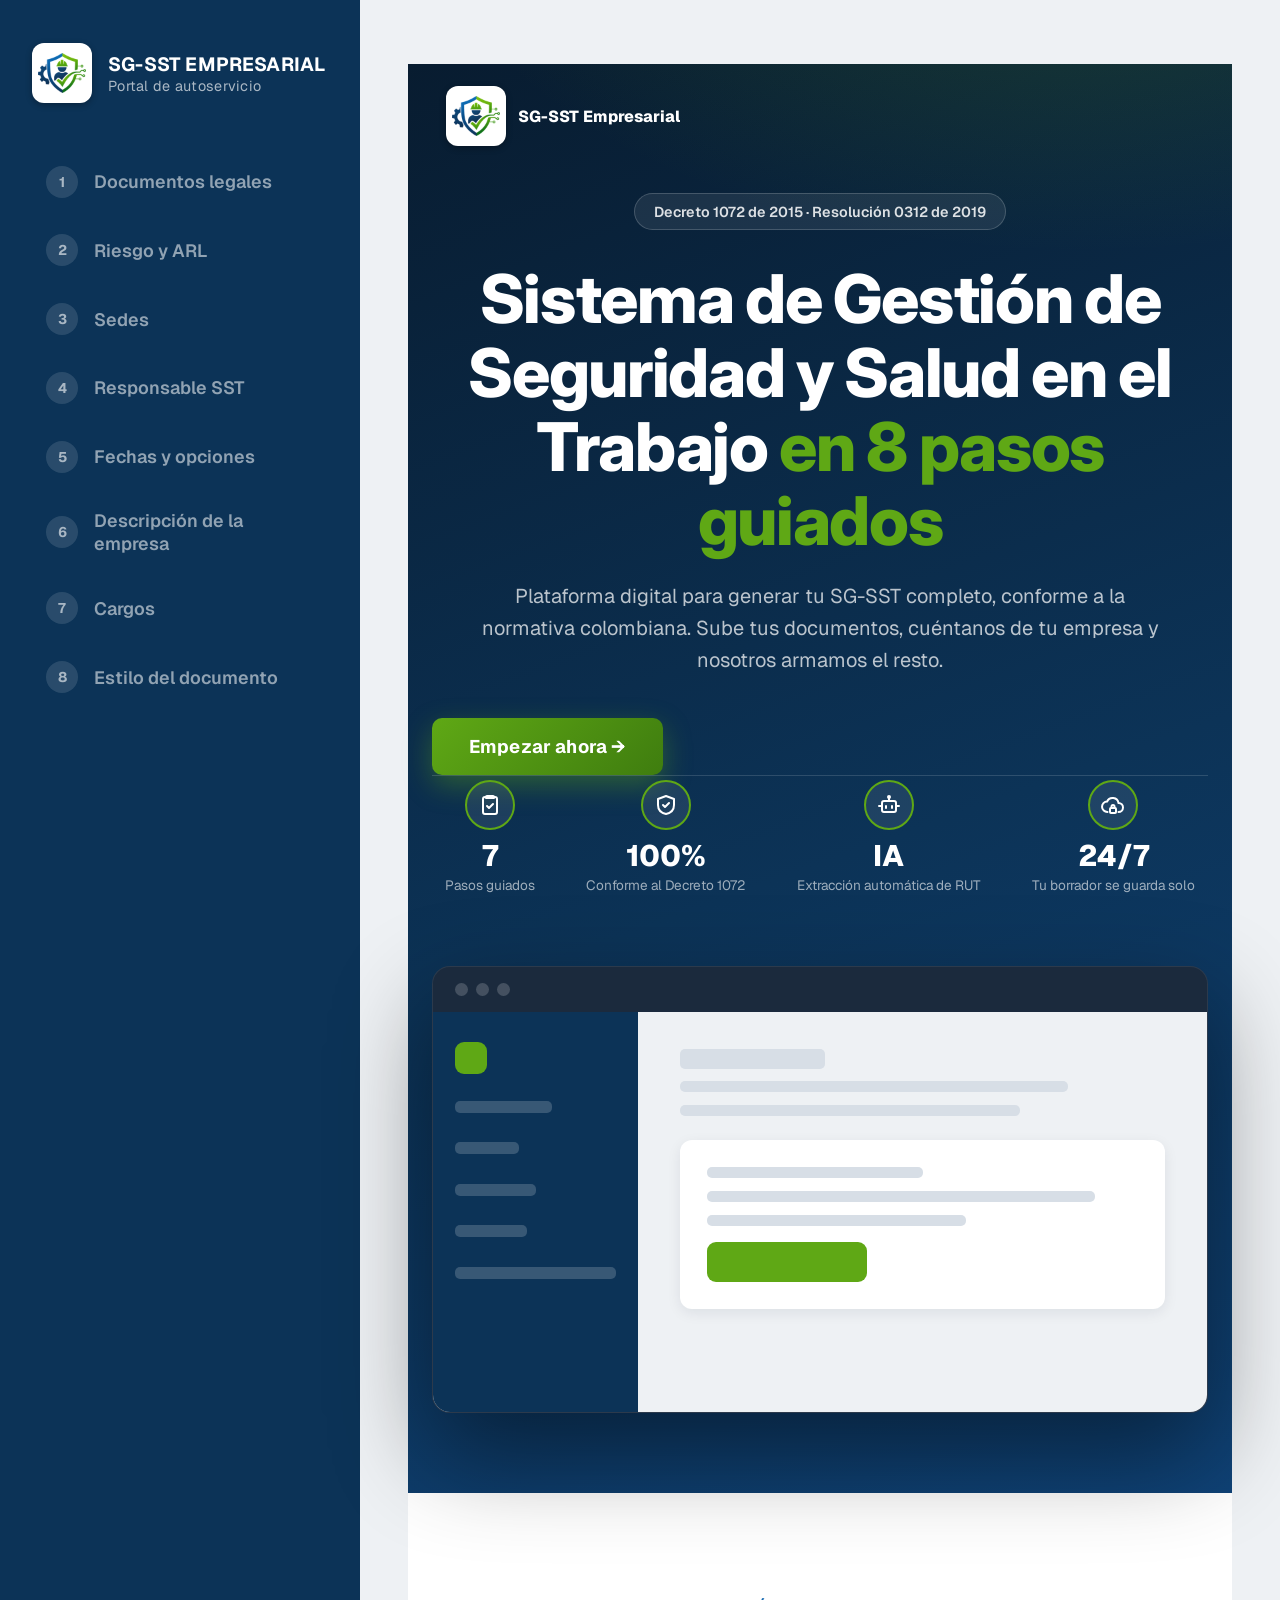
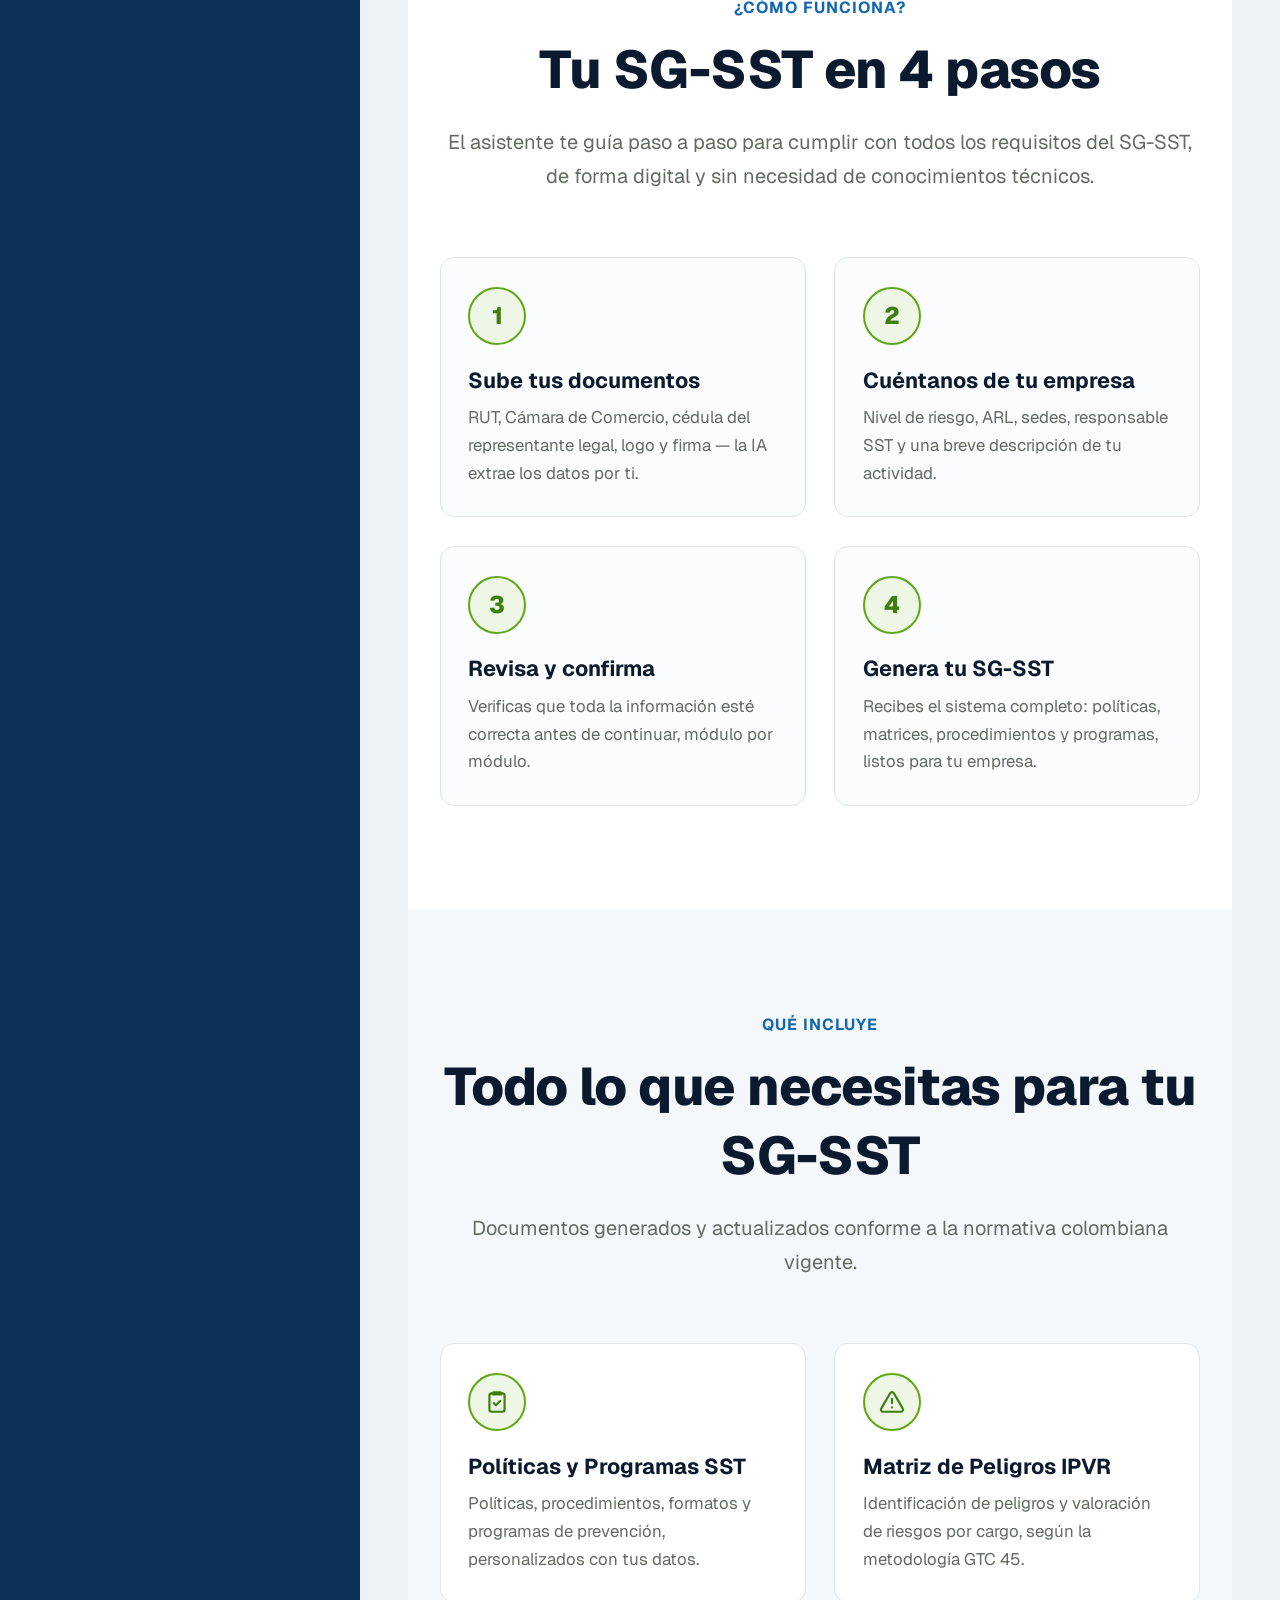
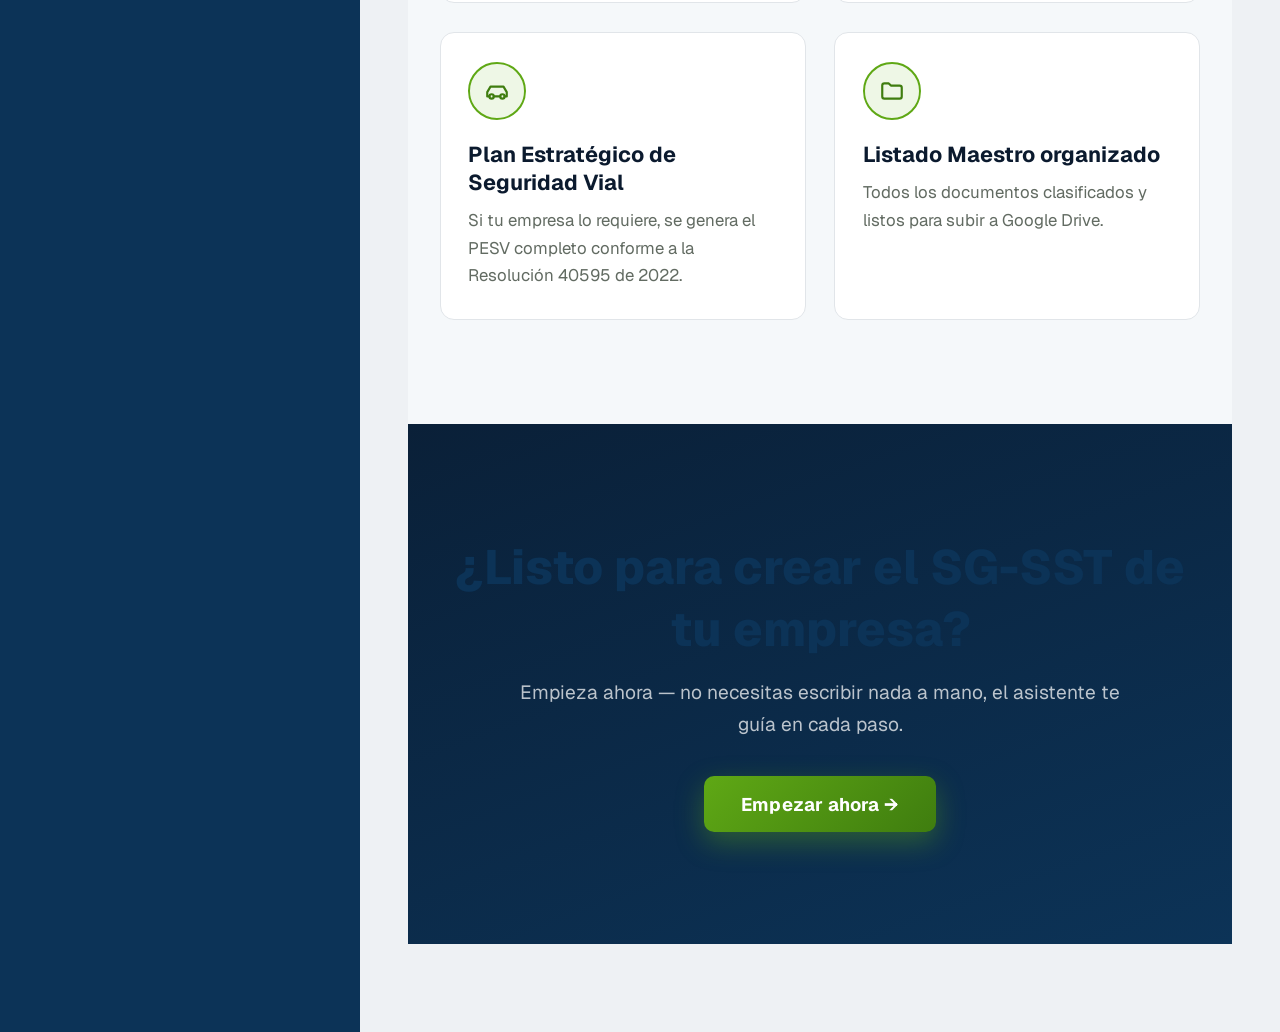
==== commit 1e518e28: "feat: modulo 8 del asistente - posicion del numero de pagina en el pie Nuevo modulo "Estilo del docu" ====
--- a/static/wizard/index.html
+++ b/static/wizard/index.html
@@ -14,7 +14,7 @@
 
     <div class="hero-main">
       <span class="hero-badge">Decreto 1072 de 2015 · Resolución 0312 de 2019</span>
-      <h1>Sistema de Gestión de Seguridad y Salud en el Trabajo <span>en 7 pasos guiados</span></h1>
+      <h1>Sistema de Gestión de Seguridad y Salud en el Trabajo <span>en 8 pasos guiados</span></h1>
       <p class="lead">Plataforma digital para generar tu SG-SST completo, conforme a la normativa colombiana. Sube tus documentos, cuéntanos de tu empresa y nosotros armamos el resto.</p>
       <button class="hero-cta" onclick="empezar()">Empezar ahora →</button>
       <p id="error" class="error"></p>
--- a/static/wizard/wizard.css
+++ b/static/wizard/wizard.css
@@ -38,31 +38,31 @@
 .app { display: flex; min-height: 100vh; }
 
 .sidebar {
-  width: 260px;
+  width: 360px;
   flex-shrink: 0;
   background: var(--primary-dark);
   color: #fff;
-  padding: 1.8rem 1.3rem;
+  padding: 2.7rem 2rem;
   display: flex;
   flex-direction: column;
-  gap: 2rem;
-}
-.sidebar-brand { display: flex; align-items: center; gap: 0.7rem; }
-.sidebar-brand .text b { display: block; font-size: 0.85rem; font-weight: 700; letter-spacing: 0.01em; }
-.sidebar-brand .text span { display: block; font-size: 0.68rem; color: rgba(255,255,255,0.65); letter-spacing: 0.02em; }
-
-.sidebar-nav { display: flex; flex-direction: column; gap: 0.3rem; }
+  gap: 3rem;
+}
+.sidebar-brand { display: flex; align-items: center; gap: 1rem; }
+.sidebar-brand .text b { display: block; font-size: 1.2rem; font-weight: 700; letter-spacing: 0.01em; }
+.sidebar-brand .text span { display: block; font-size: 0.9rem; color: rgba(255,255,255,0.65); letter-spacing: 0.02em; }
+
+.sidebar-nav { display: flex; flex-direction: column; gap: 0.5rem; }
 .sidebar-item {
-  display: flex; align-items: center; gap: 0.7rem;
-  padding: 0.55rem 0.6rem; border-radius: 8px;
-  font-size: 0.83rem; font-weight: 600;
+  display: flex; align-items: center; gap: 1rem;
+  padding: 0.9rem 0.9rem; border-radius: 11px;
+  font-size: 1.12rem; font-weight: 600;
   color: rgba(255,255,255,0.55);
   transition: background 0.15s ease, color 0.15s ease;
 }
 .sidebar-item .dot {
-  width: 22px; height: 22px; border-radius: 50%;
+  width: 32px; height: 32px; border-radius: 50%;
   background: rgba(255,255,255,0.12); color: rgba(255,255,255,0.6);
-  font-size: 0.65rem; font-weight: 700;
+  font-size: 0.88rem; font-weight: 700;
   display: flex; align-items: center; justify-content: center;
   flex-shrink: 0;
 }
@@ -77,24 +77,24 @@
   display: flex;
   flex-direction: column;
   align-items: center;
-  padding: 2.6rem 2rem 4rem;
-}
-.main-inner { width: 100%; max-width: 640px; }
+  padding: 4rem 3rem 5.5rem;
+}
+.main-inner { width: 100%; max-width: 900px; }
 
 .card {
   position: relative;
   overflow: hidden;
   background: #fff;
   border: 1px solid var(--border);
-  border-radius: 16px;
-  padding: 2.4rem 2.1rem 2.1rem;
+  border-radius: 20px;
+  padding: 3.5rem 3.2rem 3rem;
   box-shadow: 0 2px 6px rgba(11, 26, 46, 0.08), 0 20px 45px rgba(11, 26, 46, 0.14);
 }
 .card::before {
   content: "";
   position: absolute;
   top: 0; left: 0; right: 0;
-  height: 6px;
+  height: 8px;
   background: linear-gradient(90deg, var(--primary-dark), var(--primary) 55%, var(--accent));
 }
 
@@ -109,18 +109,20 @@
   .main { padding: 1.6rem 1rem 3rem; }
 }
 
-h1 { font-family: "Inter", sans-serif; font-size: 1.55rem; font-weight: 700; margin: 0 0 0.35rem; color: var(--ink); letter-spacing: -0.015em; }
-h2 { font-size: 1.02rem; font-weight: 700; margin-top: 1.8rem; color: var(--primary-dark); }
-p { line-height: 1.5; }
-
-.upload-grid, form { display: flex; flex-direction: column; gap: 0.9rem; }
-label { display: flex; flex-direction: column; gap: 0.3rem; font-size: 0.9rem; font-weight: 600; color: var(--ink); }
-
-input[type="text"], input:not([type]), input[type="file"], input[type="number"], select, textarea {
+h1 { font-family: "Inter", sans-serif; font-size: 2.3rem; font-weight: 700; margin: 0 0 0.6rem; color: var(--ink); letter-spacing: -0.015em; }
+h2 { font-size: 1.5rem; font-weight: 700; margin-top: 2.5rem; color: var(--primary-dark); }
+p { line-height: 1.65; font-size: 1.15rem; }
+
+.upload-grid, form { display: flex; flex-direction: column; gap: 1.4rem; }
+label { display: flex; flex-direction: column; gap: 0.5rem; font-size: 1.12rem; font-weight: 600; color: var(--ink); }
+
+input[type="text"], input:not([type]), input[type="file"], input[type="number"],
+input[type="email"], select, textarea {
   font: inherit;
-  padding: 0.6rem 0.7rem;
+  font-size: 1.1rem;
+  padding: 0.9rem 1.05rem;
   border: 1px solid var(--border);
-  border-radius: 8px;
+  border-radius: 10px;
   background: #fbfcfc;
   color: var(--text);
   transition: border-color 0.15s ease, box-shadow 0.15s ease, background 0.15s ease;
@@ -131,17 +133,17 @@
   background: #fff;
   box-shadow: 0 0 0 3px var(--primary-light);
 }
-textarea { min-height: 100px; }
+textarea { min-height: 150px; }
 
 button {
-  margin-top: 1.2rem;
-  padding: 0.7rem 1.5rem;
+  margin-top: 1.7rem;
+  padding: 1.05rem 2.2rem;
   border: none;
-  border-radius: 8px;
+  border-radius: 10px;
   background: linear-gradient(135deg, var(--primary), var(--primary-dark));
   color: #fff;
   font-weight: 700;
-  font-size: 0.92rem;
+  font-size: 1.18rem;
   letter-spacing: 0.01em;
   cursor: pointer;
   align-self: flex-start;
@@ -150,6 +152,20 @@
 }
 button:hover { filter: brightness(1.08); transform: translateY(-1px); box-shadow: 0 3px 6px rgba(13, 47, 82, 0.3), 0 12px 22px rgba(13, 47, 82, 0.18); }
 button:active { transform: translateY(0); filter: brightness(0.97); }
+button:disabled { cursor: default; opacity: 0.85; transform: none; }
+
+/* Ruedita de carga dentro de un boton (ver common.js::conBotonCargando). */
+.spinner {
+  display: inline-block;
+  width: 1em; height: 1em;
+  border: 2px solid rgba(255, 255, 255, 0.4);
+  border-top-color: #fff;
+  border-radius: 50%;
+  margin-right: 0.6em;
+  vertical-align: -0.15em;
+  animation: girar 0.7s linear infinite;
+}
+@keyframes girar { to { transform: rotate(360deg); } }
 button.secundario { background: #fff; color: var(--text); border: 1px solid var(--border); box-shadow: none; }
 button.secundario:hover { filter: none; background: #f4f6f6; border-color: #c9d0cf; transform: none; box-shadow: none; }
 
@@ -158,10 +174,10 @@
 .conflicto {
   background: var(--danger-bg);
   border-left: 4px solid var(--danger);
-  padding: 0.7rem 1rem;
-  margin: 0.6rem 0;
-  border-radius: 4px;
-  font-size: 0.9rem;
+  padding: 0.9rem 1.2rem;
+  margin: 0.7rem 0;
+  border-radius: 6px;
+  font-size: 1rem;
 }
 
 /* <p class="progreso"> se elimina en common.js -- el progreso ya lo
@@ -173,46 +189,107 @@
   margin-bottom: 1rem;
 }
 
-.sede-row { border: 1px solid var(--border); border-radius: 10px; padding: 1rem; background: #fbfcfc; }
-.error { color: var(--danger); font-size: 0.85rem; font-weight: 600; }
+.sede-row { border: 1px solid var(--border); border-radius: 12px; padding: 1.3rem; background: #fbfcfc; }
+.error { color: var(--danger); font-size: 0.95rem; font-weight: 600; }
 .error:empty { display: none; }
-.ayuda { font-size: 0.8rem; font-weight: 400; color: var(--text-muted); margin: 0; }
+.ayuda { font-size: 0.9rem; font-weight: 400; color: var(--text-muted); margin: 0; }
 
 /* Tarjetas de opcion (ej. modulo 7: subir manuales / lista manual / omitir) */
-.opciones { display: flex; flex-direction: column; gap: 0.9rem; margin-top: 1rem; }
+.opciones { display: flex; flex-direction: column; gap: 1.2rem; margin-top: 1.3rem; }
 .opcion {
   border: 1px solid var(--border);
-  border-radius: 12px;
-  padding: 1.2rem 1.3rem;
+  border-radius: 14px;
+  padding: 1.6rem 1.7rem;
   background: #fbfcfc;
   transition: border-color 0.15s ease, box-shadow 0.15s ease;
 }
 .opcion:hover { border-color: #c3d2e0; box-shadow: 0 4px 14px rgba(11, 26, 46, 0.06); }
 .opcion-icono {
-  width: 34px; height: 34px; border-radius: 9px;
+  width: 44px; height: 44px; border-radius: 11px;
   display: flex; align-items: center; justify-content: center;
   background: var(--primary-light); color: var(--primary-dark);
-  font-size: 1.05rem; margin-bottom: 0.6rem;
-}
-.opcion h2 { margin-top: 0; margin-bottom: 0.3rem; font-size: 0.98rem; }
-.opcion p { margin: 0 0 0.9rem; font-size: 0.86rem; color: var(--text-muted); }
+  font-size: 1.3rem; margin-bottom: 0.8rem;
+}
+.opcion h2 { margin-top: 0; margin-bottom: 0.4rem; font-size: 1.2rem; }
+.opcion p { margin: 0 0 1.1rem; font-size: 1rem; color: var(--text-muted); }
 .opcion.omitir { background: #fafafa; }
+
+/* Checkbox como tarjeta propia (ej. modulo 5: "¿Genera PESV?") -- el label
+   generico queda en columna y hace que el checkbox se pierda solo y chico. */
+/* Modulo 8: posicion del numero de pagina + vista previa */
+.opciones-pie { display: flex; flex-wrap: wrap; gap: 0.9rem; }
+.opcion-pie {
+  display: flex; flex-direction: row; align-items: center; gap: 0.6rem;
+  border: 1px solid var(--border); border-radius: 12px;
+  padding: 0.9rem 1.2rem; background: #fbfcfc;
+  font-size: 1.05rem; font-weight: 600; color: var(--ink);
+  cursor: pointer; flex: 1; min-width: 150px;
+}
+.opcion-pie:has(input:checked) { border-color: var(--primary); background: var(--primary-light); }
+.opcion-pie input[type="radio"] { width: 20px; height: 20px; accent-color: var(--primary); cursor: pointer; }
+.pie-preview-marco {
+  border: 1px solid var(--border); border-radius: 12px;
+  padding: 1.4rem 1.6rem; background: #fbfcfc; margin-top: 0.4rem;
+}
+.pie-preview {
+  border-top: 2px solid var(--border); margin-top: 2.2rem; padding-top: 0.6rem;
+  font-size: 0.95rem; font-weight: 700; color: var(--text-muted); min-height: 1.4em;
+}
+.pie-preview.align-izquierda { text-align: left; }
+.pie-preview.align-centro { text-align: center; }
+.pie-preview.align-derecha { text-align: right; }
+.pie-preview.vacio { text-align: center; }
+
+.campo-checkbox {
+  display: flex; flex-direction: row; align-items: center; gap: 1rem;
+  border: 1px solid var(--border); border-radius: 12px;
+  padding: 1.1rem 1.3rem; background: #fbfcfc;
+  font-size: 1.12rem; font-weight: 600; color: var(--ink);
+  cursor: pointer;
+}
+.campo-checkbox:hover { border-color: #c3d2e0; }
+.campo-checkbox input[type="checkbox"] {
+  width: 24px; height: 24px; flex-shrink: 0;
+  accent-color: var(--primary); cursor: pointer;
+}
+
+/* Pantalla de "revisa y confirma" antes de pasar al siguiente modulo. */
+.resumen-confirmacion { display: flex; flex-direction: column; gap: 1rem; }
+.resumen-confirmacion h2 { margin-top: 0; color: var(--green-dark); }
+.resumen-lista {
+  display: flex; flex-direction: column; gap: 0.2rem;
+  border: 1px solid var(--border); border-radius: 12px;
+  padding: 1.3rem 1.5rem; background: #fbfcfc;
+}
+.resumen-fila { padding: 0.6rem 0; border-bottom: 1px solid var(--border); }
+.resumen-fila:last-child { border-bottom: none; }
+.resumen-label {
+  display: block; color: var(--text-muted); font-weight: 700;
+  font-size: 0.8rem; text-transform: uppercase; letter-spacing: 0.03em;
+  margin-bottom: 0.15rem;
+}
+.resumen-valor { display: block; color: var(--text); font-size: 1.05rem; white-space: pre-wrap; }
+.resumen-grupo { border-bottom: 1px solid var(--border); padding-bottom: 0.9rem; margin-bottom: 0.9rem; }
+.resumen-grupo:last-child { border-bottom: none; margin-bottom: 0; padding-bottom: 0; }
+.resumen-grupo > b { display: block; margin-bottom: 0.3rem; color: var(--primary-dark); font-size: 1.08rem; }
+.resumen-botones { display: flex; gap: 0.9rem; margin-top: 0.2rem; }
+.resumen-botones button { flex: 1; }
 
 /* Panel de color estilo Word: cuadritos en grilla por secciones */
 .color-picker {
-  border: 1px solid var(--border); border-radius: 10px;
-  padding: 0.9rem 1rem; background: #fafbfb;
+  border: 1px solid var(--border); border-radius: 12px;
+  padding: 1.2rem 1.3rem; background: #fafbfb;
 }
 .color-section-label {
-  font-size: 0.72rem; font-weight: 700; color: var(--text-muted);
+  font-size: 0.85rem; font-weight: 700; color: var(--text-muted);
   text-transform: uppercase; letter-spacing: 0.03em;
-  margin: 0.6rem 0 0.35rem;
+  margin: 0.8rem 0 0.5rem;
 }
 .color-section-label:first-child { margin-top: 0; }
-.campo-color { display: flex; flex-direction: column; gap: 0.3rem; font-size: 0.9rem; font-weight: 600; }
-.swatches-grid { display: flex; flex-wrap: wrap; gap: 12px; }
+.campo-color { display: flex; flex-direction: column; gap: 0.4rem; font-size: 1.02rem; font-weight: 600; }
+.swatches-grid { display: flex; flex-wrap: wrap; gap: 16px; }
 .swatch {
-  width: 34px; height: 34px; border-radius: 50%;
+  width: 44px; height: 44px; border-radius: 50%;
   border: 1px solid rgba(0,0,0,0.15); cursor: pointer; padding: 0;
   position: relative;
   transition: transform 0.1s ease;
@@ -223,26 +300,26 @@
   content: "\2713";
   position: absolute; inset: 0;
   display: flex; align-items: center; justify-content: center;
-  color: #fff; font-size: 15px; font-weight: 700;
+  color: #fff; font-size: 19px; font-weight: 700;
   text-shadow: 0 1px 2px rgba(0,0,0,0.7);
 }
 .mas-colores-btn {
   background: none; border: none; color: var(--primary); font-weight: 600;
-  cursor: pointer; padding: 0.3rem 0; margin: 0.6rem 0 0;
-  text-decoration: underline; font-size: 0.82rem; align-self: flex-start;
+  cursor: pointer; padding: 0.4rem 0; margin: 0.8rem 0 0;
+  text-decoration: underline; font-size: 1rem; align-self: flex-start;
 }
 .mas-colores-btn:hover { background: none; color: var(--primary-dark); }
-.color-native-row { display: flex; align-items: center; gap: 0.6rem; margin-top: 0.5rem; }
+.color-native-row { display: flex; align-items: center; gap: 0.8rem; margin-top: 0.6rem; }
 .color-native-row input[type="color"] {
-  width: 40px; height: 32px; padding: 2px; border: 1px solid var(--border); border-radius: 6px; cursor: pointer;
+  width: 50px; height: 40px; padding: 2px; border: 1px solid var(--border); border-radius: 8px; cursor: pointer;
 }
 .color-native-row input[type="text"] { flex: 1; }
 .color-seleccionado {
-  display: flex; align-items: center; gap: 0.5rem;
-  font-size: 0.82rem; font-weight: 500; margin-top: 0.7rem; color: #444;
+  display: flex; align-items: center; gap: 0.6rem;
+  font-size: 1rem; font-weight: 500; margin-top: 0.9rem; color: #444;
 }
 .swatch-hex-preview {
-  width: 22px; height: 22px; border-radius: 50%;
+  width: 28px; height: 28px; border-radius: 50%;
   border: 1px solid rgba(0,0,0,0.15); flex-shrink: 0; background: #fff;
 }
 
@@ -312,28 +389,28 @@
 .hero .error { color: #ffb4a8; margin-top: 1rem; }
 
 .hero-mockup {
-  margin-top: 4rem; width: 100%; max-width: 960px;
-  border-radius: 16px; overflow: hidden; text-align: left;
+  margin-top: 4.5rem; width: 100%; max-width: 1180px;
+  border-radius: 18px; overflow: hidden; text-align: left;
   background: #0f1f33; border: 1px solid rgba(255,255,255,0.12);
-  box-shadow: 0 30px 80px rgba(0,0,0,0.45);
-}
-.mockup-bar { display: flex; gap: 6px; padding: 0.8rem 1.1rem; background: rgba(255,255,255,0.05); }
-.mockup-bar span { width: 11px; height: 11px; border-radius: 50%; background: rgba(255,255,255,0.18); }
-.mockup-body { display: flex; background: #eef1f4; min-height: 320px; }
+  box-shadow: 0 40px 100px rgba(0,0,0,0.45);
+}
+.mockup-bar { display: flex; gap: 8px; padding: 1rem 1.4rem; background: rgba(255,255,255,0.05); }
+.mockup-bar span { width: 13px; height: 13px; border-radius: 50%; background: rgba(255,255,255,0.18); }
+.mockup-body { display: flex; background: #eef1f4; min-height: 400px; }
 .mockup-side {
-  width: 165px; flex-shrink: 0; background: var(--primary-dark);
-  padding: 1.5rem 1.1rem; display: flex; flex-direction: column; gap: 0.85rem;
-}
-.mockup-dot { width: 26px; height: 26px; border-radius: 7px; background: var(--green); margin-bottom: 0.5rem; }
-.mockup-content { flex: 1; padding: 1.8rem 2rem; }
-.mockup-line { height: 9px; border-radius: 4px; background: #d7dee6; margin-bottom: 0.65rem; }
-.mockup-side .mockup-line { height: 10px; background: rgba(255,255,255,0.18); }
-.mockup-line.tall { height: 16px; }
+  width: 205px; flex-shrink: 0; background: var(--primary-dark);
+  padding: 1.9rem 1.4rem; display: flex; flex-direction: column; gap: 1.05rem;
+}
+.mockup-dot { width: 32px; height: 32px; border-radius: 9px; background: var(--green); margin-bottom: 0.6rem; }
+.mockup-content { flex: 1; padding: 2.3rem 2.6rem; }
+.mockup-line { height: 11px; border-radius: 5px; background: #d7dee6; margin-bottom: 0.8rem; }
+.mockup-side .mockup-line { height: 12px; background: rgba(255,255,255,0.18); }
+.mockup-line.tall { height: 20px; }
 .mockup-line.w30 { width: 30%; } .mockup-line.w40 { width: 40%; } .mockup-line.w45 { width: 45%; }
 .mockup-line.w50 { width: 50%; } .mockup-line.w60 { width: 60%; } .mockup-line.w70 { width: 70%; }
 .mockup-line.w80 { width: 80%; } .mockup-line.w90 { width: 90%; }
-.mockup-card { margin-top: 1.2rem; background: #fff; border-radius: 10px; padding: 1.3rem; box-shadow: 0 4px 14px rgba(11,26,46,0.08); }
-.mockup-btn { width: 130px; height: 32px; border-radius: 7px; background: var(--green); margin-top: 0.8rem; }
+.mockup-card { margin-top: 1.5rem; background: #fff; border-radius: 12px; padding: 1.7rem; box-shadow: 0 4px 14px rgba(11,26,46,0.08); }
+.mockup-btn { width: 160px; height: 40px; border-radius: 9px; background: var(--green); margin-top: 1rem; }
 
 /* Franja de estadisticas dentro del hero (mismo patron que kondory.com,
    pero con datos reales de esta herramienta, no metricas inventadas). */
@@ -378,8 +455,9 @@
 }
 .paso:hover { border-color: #c3d2e0; box-shadow: 0 8px 20px rgba(11, 26, 46, 0.07); }
 .paso .num {
-  width: 58px; height: 58px; border-radius: 14px;
-  background: var(--primary-light); color: var(--primary-dark);
+  width: 58px; height: 58px; border-radius: 50%;
+  background: var(--green-light); color: var(--green-dark);
+  border: 2px solid var(--green);
   display: flex; align-items: center; justify-content: center;
   font-family: "Geist", sans-serif; font-weight: 800; font-size: 1.5rem; margin-bottom: 1.3rem;
 }
@@ -409,10 +487,10 @@
 
 .cta-band {
   background: linear-gradient(160deg, #0a2038 0%, var(--primary-dark) 100%);
-  padding: 4.5rem 2rem; text-align: center; color: #fff;
-}
-.cta-band h2 { font-family: "Geist", sans-serif; font-size: clamp(1.6rem, 3.5vw, 2.1rem); font-weight: 800; margin: 0 0 0.8rem; }
-.cta-band p { color: rgba(255,255,255,0.72); max-width: 480px; margin: 0 auto 1.8rem; line-height: 1.6; }
+  padding: 7rem 2rem; text-align: center; color: #fff;
+}
+.cta-band h2 { font-family: "Geist", sans-serif; font-size: clamp(2.2rem, 4.5vw, 3rem); font-weight: 800; margin: 0 0 1.1rem; }
+.cta-band p { font-size: 1.2rem; color: rgba(255,255,255,0.72); max-width: 620px; margin: 0 auto 2.2rem; line-height: 1.65; }
 
 @media (max-width: 640px) {
   .mockup-side { display: none; }
